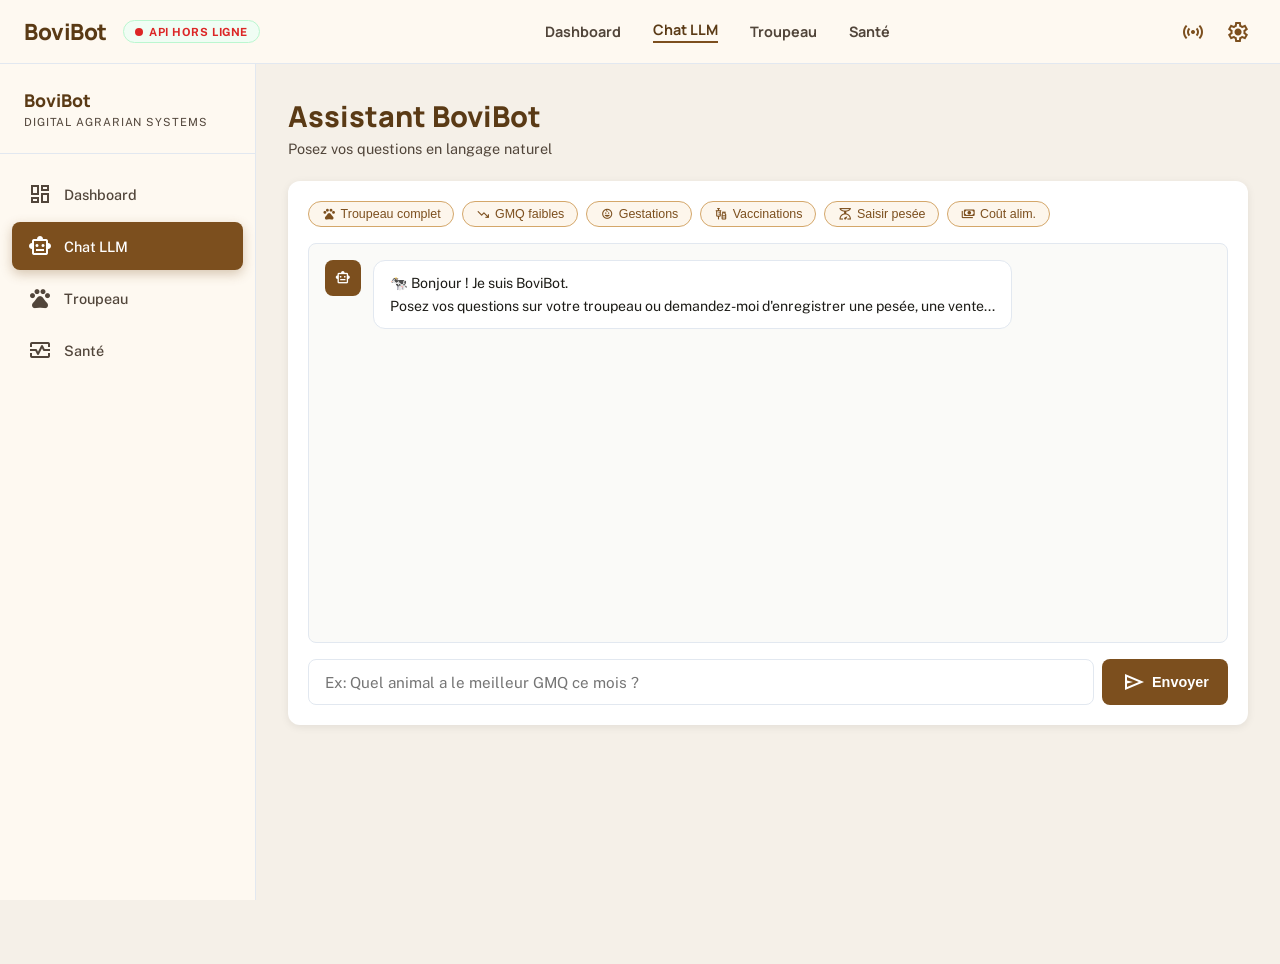
==== frontend/html/chat.html @ 1bc60d76 "feat: 4-page HTML structure (dashboard, chat, troupeau, sante)" ====
<!DOCTYPE html>
<html lang="fr">
<head>
  <meta charset="UTF-8">
  <meta name="viewport" content="width=device-width, initial-scale=1.0">
  <title>BoviBot — Chat LLM</title>
  <link rel="stylesheet" href="../css/style.css">
  <link href="https://fonts.googleapis.com/css2?family=Manrope:wght@400;700;800&family=Public+Sans:wght@300;400;500;600&display=swap" rel="stylesheet">
  <link href="https://fonts.googleapis.com/css2?family=Material+Symbols+Outlined:opsz,wght,FILL,GRAD@20..48,100..700,0..1,-50..200" rel="stylesheet">
</head>
<body>

  <!-- HEADER -->
  <header class="header">
    <div class="header-left">
      <span class="logo">BoviBot</span>
      <div class="api-status">
        <span class="api-dot" id="api-status-dot"></span>
        <span class="api-text" id="api-status-text">Connexion...</span>
      </div>
    </div>
    <nav class="header-nav">
      <a href="index.html" class="nav-link nav-inactive">Dashboard</a>
      <a href="chat.html" class="nav-link nav-active">Chat LLM</a>
      <a href="troupeau.html" class="nav-link nav-inactive">Troupeau</a>
      <a href="sante.html" class="nav-link nav-inactive">Santé</a>
    </nav>
    <div class="header-right">
      <button class="icon-btn"><span class="material-symbols-outlined">sensors</span></button>
      <button class="icon-btn"><span class="material-symbols-outlined">settings</span></button>
    </div>
  </header>

  <!-- SIDEBAR -->
  <aside class="sidebar">
    <div class="sidebar-brand">
      <h2>BoviBot</h2>
      <p>Digital Agrarian Systems</p>
    </div>
    <nav class="sidebar-nav">
      <a href="index.html" class="nav-link sidebar-link">
        <span class="material-symbols-outlined">dashboard</span>
        <span>Dashboard</span>
      </a>
      <a href="chat.html" class="nav-link sidebar-link sidebar-active">
        <span class="material-symbols-outlined">smart_toy</span>
        <span>Chat LLM</span>
      </a>
      <a href="troupeau.html" class="nav-link sidebar-link">
        <span class="material-symbols-outlined">pets</span>
        <span>Troupeau</span>
      </a>
      <a href="sante.html" class="nav-link sidebar-link">
        <span class="material-symbols-outlined">monitor_heart</span>
        <span>Santé</span>
      </a>
    </nav>
  </aside>

  <!-- CONTENU PRINCIPAL -->
  <main class="main-content">

    <div class="page-header">
      <h1 class="page-title">Assistant BoviBot</h1>
      <p class="page-subtitle">Posez vos questions en langage naturel</p>
    </div>

    <div class="chat-layout">

      <!-- Zone de chat -->
      <div class="card chat-card">

        <!-- Suggestions -->
        <div class="suggestions">
          <button class="suggestion-btn" onclick="ask('Liste tous les animaux actifs avec leur âge et GMQ')">
            <span class="material-symbols-outlined">pets</span> Troupeau complet
          </button>
          <button class="suggestion-btn" onclick="ask('Quels animaux ont un GMQ inférieur à 0.3 kg/jour ?')">
            <span class="material-symbols-outlined">trending_down</span> GMQ faibles
          </button>
          <button class="suggestion-btn" onclick="ask('Quelles femelles sont en gestation et quand vêlent-elles ?')">
            <span class="material-symbols-outlined">child_care</span> Gestations
          </button>
          <button class="suggestion-btn" onclick="ask('Quels animaux n\'ont pas été vaccinés depuis 6 mois ?')">
            <span class="material-symbols-outlined">vaccines</span> Vaccinations
          </button>
          <button class="suggestion-btn" onclick="ask('Enregistre une pesée de 325 kg pour TAG-001 aujourd\'hui')">
            <span class="material-symbols-outlined">scale</span> Saisir pesée
          </button>
          <button class="suggestion-btn" onclick="ask('Quel est le coût total d\'alimentation ce mois-ci ?')">
            <span class="material-symbols-outlined">payments</span> Coût alim.
          </button>
        </div>

        <!-- Messages -->
        <div class="chat-box" id="chat-box">
          <div class="msg bot">
            <div class="msg-avatar">
              <span class="material-symbols-outlined">smart_toy</span>
            </div>
            <div class="bubble">
              🐄 Bonjour ! Je suis BoviBot.<br>
              Posez vos questions sur votre troupeau ou demandez-moi d'enregistrer une pesée, une vente...
            </div>
          </div>
        </div>

        <!-- Input -->
        <div class="chat-input">
          <input
            type="text"
            id="user-input"
            placeholder="Ex: Quel animal a le meilleur GMQ ce mois ?"
            onkeypress="if(event.key==='Enter') sendMessage()"
          >
          <button onclick="sendMessage()" class="btn-send">
            <span class="material-symbols-outlined">send</span>
            Envoyer
          </button>
        </div>

      </div>

      <!-- Zone résultats -->
      <div id="results-section" class="card results-card" style="display:none">
        <h2 class="card-title">
          <span class="material-symbols-outlined">table_view</span>
          Résultats
        </h2>
        <div class="results" id="results-table"></div>
      </div>

    </div>

  </main>

  <script src="../js/nav.js"></script>
  <script src="../js/chat.js"></script>
</body>
</html>
---- frontend/css/style.css ----
/* ============================================================
   BoviBot — style.css
   Design system global : variables, layout, composants
   ============================================================ */

/* ─── VARIABLES ─────────────────────────────────────────── */
:root {
  --color-primary:        #7c4f1e;
  --color-primary-light:  #fdf6ec;
  --color-primary-dark:   #5a3a15;
  --color-critical:       #dc2626;
  --color-warning:        #f59e0b;
  --color-info:           #3b82f6;
  --color-success:        #16a34a;
  --color-bg:             #f5f0e8;
  --color-card:           #ffffff;
  --color-text:           #1d1c17;
  --color-text-soft:      #51453a;
  --color-border:         #e2e8f0;
  --shadow-card:          0 2px 8px rgba(0,0,0,0.08);
  --radius-card:          12px;
  --sidebar-width:        256px;
  --header-height:        64px;
}

/* ─── RESET ──────────────────────────────────────────────── */
*, *::before, *::after { box-sizing: border-box; margin: 0; padding: 0; }
body {
  font-family: 'Public Sans', 'Segoe UI', sans-serif;
  background: var(--color-bg);
  color: var(--color-text);
  min-height: 100vh;
}

/* ─── HEADER ─────────────────────────────────────────────── */
.header {
  position: fixed;
  top: 0; left: 0; right: 0;
  height: var(--header-height);
  background: #fef9f1;
  border-bottom: 1px solid var(--color-border);
  display: flex;
  align-items: center;
  justify-content: space-between;
  padding: 0 1.5rem;
  z-index: 100;
  gap: 1rem;
}

.header-left  { display: flex; align-items: center; gap: 1rem; }
.header-right { display: flex; align-items: center; gap: 0.5rem; }

.logo {
  font-family: 'Manrope', sans-serif;
  font-size: 1.4rem;
  font-weight: 800;
  color: var(--color-primary-dark);
  letter-spacing: -0.5px;
}

/* Indicateur API */
.api-status {
  display: flex;
  align-items: center;
  gap: 0.4rem;
  background: #f0fdf4;
  border: 1px solid #bbf7d0;
  border-radius: 999px;
  padding: 0.2rem 0.7rem;
}
.api-dot {
  width: 8px; height: 8px;
  border-radius: 50%;
  background: #16a34a;
  display: inline-block;
  animation: pulse 2s infinite;
}
.api-text {
  font-size: 0.7rem;
  font-weight: 700;
  color: #16a34a;
  letter-spacing: 0.05em;
}

@keyframes pulse {
  0%, 100% { opacity: 1; }
  50%       { opacity: 0.5; }
}

/* Navigation header */
.header-nav {
  display: flex;
  align-items: center;
  gap: 2rem;
}
.header-nav .nav-link {
  font-family: 'Manrope', sans-serif;
  font-weight: 700;
  font-size: 0.9rem;
  text-decoration: none;
  transition: color 0.2s;
}
.header-nav .nav-active {
  color: var(--color-primary-dark);
  border-bottom: 2px solid var(--color-primary);
  padding-bottom: 2px;
}
.header-nav .nav-inactive {
  color: var(--color-text-soft);
}
.header-nav .nav-inactive:hover { color: var(--color-primary); }

.icon-btn {
  background: none;
  border: none;
  cursor: pointer;
  padding: 0.4rem;
  border-radius: 8px;
  color: var(--color-primary);
  transition: background 0.2s;
  display: flex; align-items: center;
}
.icon-btn:hover { background: #f2ede5; }

/* ─── SIDEBAR ─────────────────────────────────────────────── */
.sidebar {
  position: fixed;
  top: var(--header-height);
  left: 0;
  width: var(--sidebar-width);
  height: calc(100vh - var(--header-height));
  background: #fef9f1;
  border-right: 1px solid var(--color-border);
  padding: 1.5rem 0;
  overflow-y: auto;
  z-index: 90;
}

.sidebar-brand {
  padding: 0 1.5rem 1.5rem;
  border-bottom: 1px solid var(--color-border);
  margin-bottom: 1rem;
}
.sidebar-brand h2 {
  font-family: 'Manrope', sans-serif;
  font-size: 1.1rem;
  font-weight: 800;
  color: var(--color-primary-dark);
}
.sidebar-brand p {
  font-size: 0.7rem;
  color: var(--color-text-soft);
  text-transform: uppercase;
  letter-spacing: 0.08em;
  margin-top: 0.2rem;
}

.sidebar-nav {
  display: flex;
  flex-direction: column;
  gap: 0.25rem;
  padding: 0 0.75rem;
}

.sidebar-link {
  display: flex;
  align-items: center;
  gap: 0.75rem;
  padding: 0.75rem 1rem;
  border-radius: 8px;
  text-decoration: none;
  font-size: 0.9rem;
  font-weight: 500;
  color: var(--color-text-soft);
  transition: all 0.2s;
}
.sidebar-link:hover { background: #f2ede5; color: var(--color-primary); }
.sidebar-active {
  background: var(--color-primary) !important;
  color: white !important;
  box-shadow: 0 4px 12px rgba(124,79,30,0.3);
}
.sidebar-active .material-symbols-outlined { color: white; }

/* ─── LAYOUT PRINCIPAL ───────────────────────────────────── */
.main-content {
  margin-left: var(--sidebar-width);
  margin-top: var(--header-height);
  padding: 2rem;
  min-height: calc(100vh - var(--header-height));
}

.page-header { margin-bottom: 1.5rem; }
.page-title {
  font-family: 'Manrope', sans-serif;
  font-size: 1.8rem;
  font-weight: 800;
  color: var(--color-primary-dark);
}
.page-subtitle {
  color: var(--color-text-soft);
  font-size: 0.9rem;
  margin-top: 0.25rem;
}

/* ─── CARDS ──────────────────────────────────────────────── */
.card {
  background: var(--color-card);
  border-radius: var(--radius-card);
  padding: 1.25rem;
  box-shadow: var(--shadow-card);
  margin-bottom: 1.25rem;
}
.card-title {
  font-size: 0.95rem;
  font-weight: 700;
  color: var(--color-text);
  margin-bottom: 1rem;
  display: flex;
  align-items: center;
  gap: 0.5rem;
}

/* ─── STATS GRID ─────────────────────────────────────────── */
.stats-grid {
  display: grid;
  grid-template-columns: repeat(3, 1fr);
  gap: 1rem;
  margin-bottom: 1.25rem;
}

.stat-card {
  background: var(--color-card);
  border-radius: var(--radius-card);
  padding: 1.25rem;
  box-shadow: var(--shadow-card);
  text-align: center;
  transition: transform 0.2s;
}
.stat-card:hover { transform: translateY(-2px); }

.stat-icon {
  font-size: 2rem;
  color: var(--color-primary);
  margin-bottom: 0.5rem;
  display: block;
}
.stat-val {
  font-family: 'Manrope', sans-serif;
  font-size: 2rem;
  font-weight: 800;
  color: var(--color-primary);
}
.stat-lbl {
  font-size: 0.78rem;
  color: var(--color-text-soft);
  margin-top: 0.25rem;
}
.stat-critical .stat-val  { color: var(--color-critical); }
.stat-critical .stat-icon { color: var(--color-critical); }

/* ─── BOTTOM GRID ────────────────────────────────────────── */
.bottom-grid {
  display: grid;
  grid-template-columns: 1fr 1fr;
  gap: 1.25rem;
}

/* ─── ALERTES ────────────────────────────────────────────── */
.alerte-item {
  padding: 0.6rem 0.8rem;
  border-radius: 6px;
  margin-bottom: 0.4rem;
  font-size: 0.85rem;
  display: flex;
  justify-content: space-between;
  align-items: center;
  gap: 0.5rem;
}
.alerte-critical { background: #fee2e2; border-left: 4px solid var(--color-critical); }
.alerte-warning  { background: #fff7ed; border-left: 4px solid var(--color-warning); }
.alerte-info     { background: #eff6ff; border-left: 4px solid var(--color-info); }

.alerte-item button {
  background: none;
  border: none;
  cursor: pointer;
  font-size: 1rem;
  flex-shrink: 0;
  padding: 0.2rem;
  border-radius: 4px;
  transition: background 0.2s;
}
.alerte-item button:hover { background: rgba(0,0,0,0.05); }

/* ─── BADGES ─────────────────────────────────────────────── */
.badge {
  display: inline-block;
  padding: 2px 8px;
  border-radius: 999px;
  font-size: 0.72rem;
  font-weight: 600;
}
.badge-critical { background: #fee2e2; color: #991b1b; }
.badge-warning  { background: #fff7ed; color: #9a3412; }
.badge-info     { background: #eff6ff; color: #1d4ed8; }
.badge-success  { background: #dcfce7; color: #166534; }

/* ─── TABLEAUX ───────────────────────────────────────────── */
.table-container { overflow-x: auto; }

.data-table {
  width: 100%;
  border-collapse: collapse;
  font-size: 0.85rem;
}
.data-table th {
  background: var(--color-primary);
  color: white;
  padding: 0.6rem 0.75rem;
  text-align: left;
  font-weight: 600;
}
.data-table td {
  padding: 0.5rem 0.75rem;
  border-bottom: 1px solid var(--color-border);
}
.data-table tr:nth-child(even) td { background: #fdf9f4; }
.data-table tr:hover td { background: var(--color-primary-light); }

/* ─── BOUTONS ────────────────────────────────────────────── */
.btn-primary {
  background: var(--color-primary);
  color: white;
  border: none;
  border-radius: 8px;
  padding: 0.5rem 1rem;
  cursor: pointer;
  font-size: 0.85rem;
  font-weight: 600;
  transition: background 0.2s;
}
.btn-primary:hover { background: var(--color-primary-dark); }

.btn-success {
  background: var(--color-success);
  color: white;
  border: none;
  border-radius: 8px;
  padding: 0.5rem 1rem;
  cursor: pointer;
  font-size: 0.85rem;
  font-weight: 600;
}

.btn-danger {
  background: var(--color-critical);
  color: white;
  border: none;
  border-radius: 8px;
  padding: 0.5rem 1rem;
  cursor: pointer;
  font-size: 0.85rem;
  font-weight: 600;
}

.btn-ghost {
  background: transparent;
  color: var(--color-primary);
  border: 1px solid var(--color-primary);
  border-radius: 8px;
  padding: 0.4rem 0.8rem;
  cursor: pointer;
  font-size: 0.8rem;
  font-weight: 600;
  transition: all 0.2s;
}
.btn-ghost:hover {
  background: var(--color-primary);
  color: white;
}

/* ─── CHAT ───────────────────────────────────────────────── */
.chat-layout {
  display: flex;
  flex-direction: column;
  gap: 1.25rem;
}

.chat-card { padding: 1.25rem; }

.suggestions {
  display: flex;
  flex-wrap: wrap;
  gap: 0.5rem;
  margin-bottom: 1rem;
}

.suggestion-btn {
  display: flex;
  align-items: center;
  gap: 0.3rem;
  background: var(--color-primary-light);
  color: var(--color-primary);
  border: 1px solid #d4a76a;
  border-radius: 999px;
  padding: 0.3rem 0.8rem;
  font-size: 0.78rem;
  cursor: pointer;
  transition: background 0.2s;
}
.suggestion-btn:hover { background: #fde9c9; }
.suggestion-btn .material-symbols-outlined { font-size: 0.9rem; }

.chat-box {
  height: 400px;
  overflow-y: auto;
  border: 1px solid var(--color-border);
  border-radius: 8px;
  padding: 1rem;
  background: #fafaf8;
  margin-bottom: 1rem;
  scroll-behavior: smooth;
}
.chat-box::-webkit-scrollbar { width: 5px; }
.chat-box::-webkit-scrollbar-thumb { background: #d5c3b6; border-radius: 10px; }

.msg { margin-bottom: 1rem; display: flex; gap: 0.75rem; align-items: flex-start; }
.msg.user { flex-direction: row-reverse; }

.msg-avatar {
  width: 36px; height: 36px;
  border-radius: 8px;
  background: var(--color-primary);
  display: flex; align-items: center; justify-content: center;
  flex-shrink: 0;
}
.msg-avatar .material-symbols-outlined { color: white; font-size: 1.1rem; }
.msg.user .msg-avatar { background: #e2e8f0; }
.msg.user .msg-avatar .material-symbols-outlined { color: var(--color-primary); }

.bubble {
  padding: 0.7rem 1rem;
  border-radius: 12px;
  max-width: 80%;
  font-size: 0.88rem;
  line-height: 1.6;
}
.msg.bot  .bubble { background: white; border: 1px solid var(--color-border); }
.msg.user .bubble { background: var(--color-primary); color: white; }
.msg.confirm .bubble {
  background: #fef9c3;
  border: 2px solid var(--color-warning);
}

.sql-preview {
  background: #1e293b;
  color: #94a3b8;
  font-family: 'Courier New', monospace;
  font-size: 0.75rem;
  padding: 0.5rem;
  border-radius: 6px;
  margin-top: 0.5rem;
  white-space: pre-wrap;
  overflow-x: auto;
}

.confirm-btns { display: flex; gap: 0.5rem; margin-top: 0.75rem; }

.chat-input {
  display: flex;
  gap: 0.5rem;
}
.chat-input input {
  flex: 1;
  border: 1px solid var(--color-border);
  border-radius: 8px;
  padding: 0.7rem 1rem;
  font-size: 0.95rem;
  outline: none;
  font-family: inherit;
  background: white;
}
.chat-input input:focus { border-color: var(--color-primary); }

.btn-send {
  background: var(--color-primary);
  color: white;
  border: none;
  border-radius: 8px;
  padding: 0.7rem 1.2rem;
  cursor: pointer;
  font-size: 0.9rem;
  font-weight: 600;
  display: flex;
  align-items: center;
  gap: 0.4rem;
  transition: background 0.2s;
}
.btn-send:hover { background: var(--color-primary-dark); }

/* ─── FILTRES ────────────────────────────────────────────── */
.filters-card { padding: 1rem 1.25rem; }
.filters {
  display: flex;
  gap: 1.5rem;
  flex-wrap: wrap;
  align-items: flex-end;
}
.filter-group {
  display: flex;
  flex-direction: column;
  gap: 0.35rem;
}
.filter-label {
  font-size: 0.8rem;
  font-weight: 600;
  color: var(--color-text-soft);
  display: flex;
  align-items: center;
  gap: 0.3rem;
}
.filter-label .material-symbols-outlined { font-size: 0.9rem; }
.filter-select, .filter-input {
  border: 1px solid var(--color-border);
  border-radius: 8px;
  padding: 0.5rem 0.75rem;
  font-size: 0.85rem;
  font-family: inherit;
  background: white;
  outline: none;
  min-width: 150px;
}
.filter-select:focus, .filter-input:focus { border-color: var(--color-primary); }

/* ─── MODALE ─────────────────────────────────────────────── */
.modal-overlay {
  display: none;
  position: fixed;
  inset: 0;
  background: rgba(0,0,0,0.4);
  z-index: 200;
  align-items: center;
  justify-content: center;
}
.modal-overlay.active { display: flex; animation: fadeIn 0.2s ease; }

.modal-content {
  background: white;
  border-radius: var(--radius-card);
  padding: 1.5rem;
  width: 90%;
  max-width: 600px;
  max-height: 80vh;
  overflow-y: auto;
  box-shadow: 0 20px 60px rgba(0,0,0,0.2);
  animation: slideUp 0.2s ease;
}
.modal-header {
  display: flex;
  justify-content: space-between;
  align-items: center;
  margin-bottom: 1rem;
  padding-bottom: 0.75rem;
  border-bottom: 1px solid var(--color-border);
}
.modal-title {
  font-family: 'Manrope', sans-serif;
  font-weight: 700;
  font-size: 1rem;
  color: var(--color-primary-dark);
}
.modal-close {
  background: none;
  border: none;
  cursor: pointer;
  color: var(--color-text-soft);
  padding: 0.2rem;
  border-radius: 4px;
}
.modal-close:hover { background: #f2ede5; }

/* ─── SPINNER ────────────────────────────────────────────── */
.spinner {
  width: 32px; height: 32px;
  border: 3px solid var(--color-border);
  border-top-color: var(--color-primary);
  border-radius: 50%;
  animation: spin 0.8s linear infinite;
  margin: 1rem auto;
}
@keyframes spin { to { transform: rotate(360deg); } }

/* ─── UTILITAIRES ────────────────────────────────────────── */
.loading-text { color: #94a3b8; font-size: 0.85rem; padding: 0.5rem 0; }

/* ─── ANIMATIONS ─────────────────────────────────────────── */
@keyframes fadeIn  { from { opacity: 0; } to { opacity: 1; } }
@keyframes slideUp { from { transform: translateY(20px); opacity: 0; } to { transform: translateY(0); opacity: 1; } }
@keyframes count-up { from { opacity: 0; transform: translateY(8px); } to { opacity: 1; transform: translateY(0); } }

.stat-val { animation: count-up 0.6s ease forwards; }

/* ─── RESPONSIVE ─────────────────────────────────────────── */
@media (max-width: 768px) {
  .sidebar       { display: none; }
  .main-content  { margin-left: 0; padding: 1rem; }
  .header-nav    { display: none; }
  .stats-grid    { grid-template-columns: 1fr 1fr; }
  .bottom-grid   { grid-template-columns: 1fr; }
  .filters       { flex-direction: column; }
}
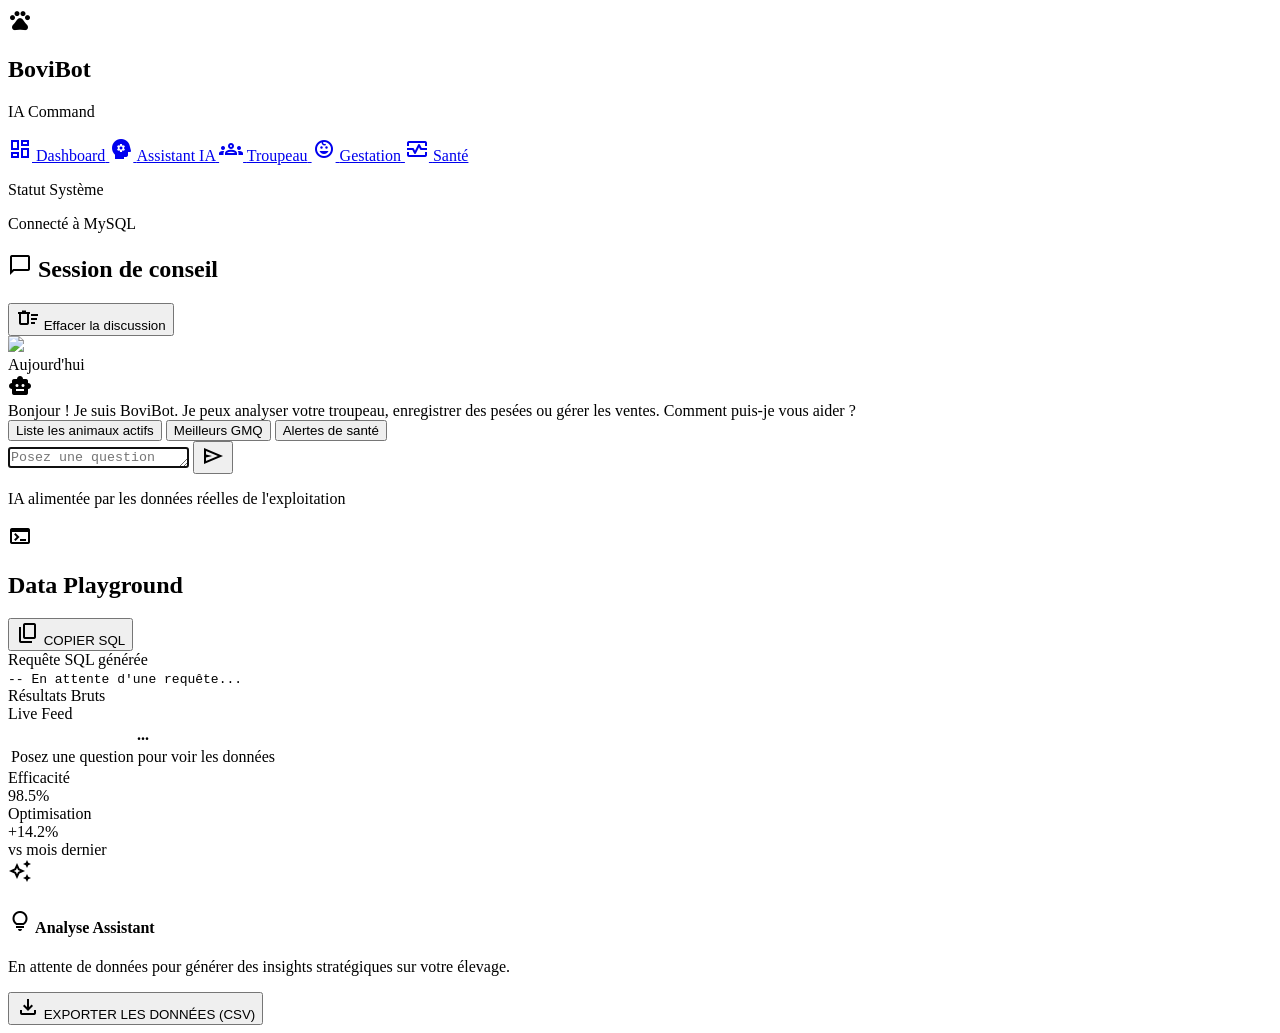
==== commit 1cd7fc8b: "Code final avant déploiement" ====
--- a/frontend/html/chat.html
+++ b/frontend/html/chat.html
@@ -1,140 +1,296 @@
 <!DOCTYPE html>
-<html lang="fr">
+<html class="dark" lang="fr">
 <head>
-  <meta charset="UTF-8">
-  <meta name="viewport" content="width=device-width, initial-scale=1.0">
-  <title>BoviBot — Chat LLM</title>
-  <link rel="stylesheet" href="../css/style.css">
-  <link href="https://fonts.googleapis.com/css2?family=Manrope:wght@400;700;800&family=Public+Sans:wght@300;400;500;600&display=swap" rel="stylesheet">
+  <meta charset="utf-8">
+  <meta content="width=device-width, initial-scale=1.0" name="viewport">
+  <title>BoviBot IA — Intelligence Center</title>
+  <script src="https://cdn.tailwindcss.com?plugins=forms,container-queries"></script>
+  <link href="https://fonts.googleapis.com/css2?family=Manrope:wght@400;600;700;800&family=Public+Sans:wght@300;400;500;600&display=swap" rel="stylesheet">
   <link href="https://fonts.googleapis.com/css2?family=Material+Symbols+Outlined:opsz,wght,FILL,GRAD@20..48,100..700,0..1,-50..200" rel="stylesheet">
+  <script id="tailwind-config">
+    tailwind.config = {
+      darkMode: "class",
+      theme: {
+        extend: {
+          colors: {
+            "primary": "#7c4f1e",
+            "primary-dark": "#4a2c00",
+            "primary-light": "#fdf6ec",
+            "secondary": "#16a34a",
+            "background": "#f5f0e8",
+            "surface": "#ffffff",
+            "surface-variant": "#fef9f1",
+            "outline": "#e2e8f0"
+          },
+          fontFamily: {
+            "headline": ["Manrope"],
+            "body": ["Public Sans"]
+          }
+        }
+      }
+    }
+  </script>
+  <style>
+    .material-symbols-outlined { font-variation-settings: 'FILL' 0, 'wght' 400, 'GRAD' 0, 'opsz' 24; }
+    .glass-panel { background: rgba(255, 255, 255, 0.7); backdrop-filter: blur(20px); }
+    ::-webkit-scrollbar { width: 4px; }
+    ::-webkit-scrollbar-track { background: transparent; }
+    ::-webkit-scrollbar-thumb { background: #e2e8f0; border-radius: 10px; }
+    
+    /* Animation typing */
+    .typing span { width: 6px; height: 6px; background: #94a3b8; border-radius: 50%; display: inline-block; animation: typing 1.4s infinite both; }
+    .typing span:nth-child(2) { animation-delay: 0.2s; }
+    .typing span:nth-child(3) { animation-delay: 0.4s; }
+    @keyframes typing { 0%, 80%, 100% { transform: scale(0.6); opacity: 0.4; } 40% { transform: scale(1.2); opacity: 1; } }
+
+    /* Modal Styles */
+    .modal-overlay {
+      display: none;
+      position: fixed;
+      inset: 0;
+      background: rgba(0,0,0,0.5);
+      backdrop-filter: blur(4px);
+      z-index: 1000;
+      align-items: center;
+      justify-content: center;
+    }
+    .modal-content {
+      background: white;
+      width: 90%;
+      max-width: 1000px;
+      max-height: 85vh;
+      border-radius: 24px;
+      display: flex;
+      flex-direction: column;
+      box-shadow: 0 25px 50px -12px rgba(0,0,0,0.25);
+      overflow: hidden;
+    }
+    .modal-body { padding: 0; overflow-y: auto; flex: 1; }
+  </style>
 </head>
-<body>
-
-  <!-- HEADER -->
-  <header class="header">
-    <div class="header-left">
-      <span class="logo">BoviBot</span>
-      <div class="api-status">
-        <span class="api-dot" id="api-status-dot"></span>
-        <span class="api-text" id="api-status-text">Connexion...</span>
+<body class="bg-background text-slate-900 font-body selection:bg-primary/10 overflow-hidden h-screen">
+
+  <!-- Layout Wrapper -->
+  <div class="flex h-full">
+    
+    <!-- SIDEBAR (Style Sample) -->
+    <aside class="w-72 border-r border-outline bg-surface-variant flex flex-col z-40">
+      <div class="p-8">
+        <div class="flex items-center gap-3">
+          <div class="w-10 h-10 rounded-xl bg-primary flex items-center justify-center text-white shadow-lg">
+            <span class="material-symbols-outlined" style="font-variation-settings: 'FILL' 1;">pets</span>
+          </div>
+          <div>
+            <h1 class="text-xl font-extrabold text-primary-dark leading-none">BoviBot</h1>
+            <p class="text-[10px] uppercase tracking-widest text-primary mt-1 opacity-70">IA Command</p>
+          </div>
+        </div>
+      </div>
+
+      <nav class="flex-1 px-4 space-y-1 mt-4">
+        <a href="index.html" class="flex items-center gap-3 px-4 py-3 rounded-xl transition-all text-slate-500 hover:bg-white hover:text-primary group">
+          <span class="material-symbols-outlined">dashboard</span>
+          <span class="text-sm font-bold">Dashboard</span>
+        </a>
+        <a href="chat.html" class="flex items-center gap-3 px-4 py-3 rounded-xl transition-all bg-white text-primary shadow-sm border border-outline font-bold">
+          <span class="material-symbols-outlined" style="font-variation-settings: 'FILL' 1;">psychology</span>
+          <span class="text-sm">Assistant IA</span>
+        </a>
+        <a href="troupeau.html" class="flex items-center gap-3 px-4 py-3 rounded-xl transition-all text-slate-500 hover:bg-white hover:text-primary group">
+          <span class="material-symbols-outlined">groups</span>
+          <span class="text-sm font-bold">Troupeau</span>
+        </a>
+        <a href="gestation.html" class="flex items-center gap-3 px-4 py-3 rounded-xl transition-all text-slate-500 hover:bg-white hover:text-primary group">
+          <span class="material-symbols-outlined">child_care</span>
+          <span class="text-sm font-bold">Gestation</span>
+        </a>
+        <a href="sante.html" class="flex items-center gap-3 px-4 py-3 rounded-xl transition-all text-slate-500 hover:bg-white hover:text-primary group">
+          <span class="material-symbols-outlined">monitor_heart</span>
+          <span class="text-sm font-bold">Santé</span>
+        </a>
+      </nav>
+
+      <div class="p-6 mt-auto">
+        <div class="bg-primary-light rounded-2xl p-4 border border-primary/20">
+          <p class="text-[10px] text-primary font-black uppercase mb-2">Statut Système</p>
+          <div class="flex items-center gap-2">
+            <span class="w-2 h-2 rounded-full bg-secondary animate-pulse"></span>
+            <span class="text-xs font-bold text-primary-dark">Connecté à MySQL</span>
+          </div>
+        </div>
+      </div>
+    </aside>
+
+    <!-- Main Content Area -->
+    <main class="flex-1 flex flex-col relative min-w-0">
+      
+      <!-- Top Bar -->
+      <header class="h-16 border-b border-outline bg-white/50 backdrop-blur-md flex items-center justify-between px-8 z-30">
+        <div class="flex items-center gap-4">
+          <h2 class="text-sm font-bold text-primary-dark flex items-center gap-2">
+            <span class="material-symbols-outlined text-primary text-lg">chat_bubble</span>
+            Session de conseil
+          </h2>
+        </div>
+        <div class="flex items-center gap-4">
+          <button class="text-xs font-bold text-slate-400 hover:text-primary transition-colors flex items-center gap-1" onclick="window.location.reload()">
+            <span class="material-symbols-outlined text-lg">delete_sweep</span>
+            Effacer la discussion
+          </button>
+          <div class="h-8 w-[1px] bg-outline mx-2"></div>
+          <img src="https://ui-avatars.com/api/?name=Admin+Bovi&background=7c4f1e&color=fff" class="w-8 h-8 rounded-full border border-outline shadow-sm">
+        </div>
+      </header>
+
+      <!-- Chat Core -->
+      <div class="flex-1 flex overflow-hidden">
+        
+        <!-- Left: Chat Messages -->
+        <section class="flex-1 flex flex-col bg-slate-50/50 relative">
+          <div class="flex-1 overflow-y-auto p-8 space-y-8" id="chat-box">
+            <!-- Messages injectés ici -->
+            <div class="flex justify-center">
+              <span class="px-3 py-1 bg-white border border-outline rounded-full text-[10px] uppercase tracking-[0.2em] text-slate-400 font-bold">Aujourd'hui</span>
+            </div>
+            
+            <div class="flex gap-4 max-w-2xl">
+              <div class="w-10 h-10 rounded-xl bg-primary flex items-center justify-center shrink-0 text-white shadow-md">
+                <span class="material-symbols-outlined" style="font-variation-settings: 'FILL' 1;">smart_toy</span>
+              </div>
+              <div class="space-y-4">
+                <div class="p-5 bg-white text-slate-700 rounded-2xl rounded-tl-none shadow-sm border border-outline leading-relaxed">
+                  Bonjour ! Je suis BoviBot. Je peux analyser votre troupeau, enregistrer des pesées ou gérer les ventes. Comment puis-je vous aider ?
+                </div>
+                <div class="flex gap-2 flex-wrap" id="suggestions">
+                  <button onclick="ask('Liste les animaux actifs')" class="px-4 py-2 bg-white hover:bg-primary-light border border-outline rounded-full text-xs font-bold text-primary transition-all shadow-sm">Liste les animaux actifs</button>
+                  <button onclick="ask('Top 5 GMQ')" class="px-4 py-2 bg-white hover:bg-primary-light border border-outline rounded-full text-xs font-bold text-primary transition-all shadow-sm">Meilleurs GMQ</button>
+                  <button onclick="ask('Alertes de santé')" class="px-4 py-2 bg-white hover:bg-primary-light border border-outline rounded-full text-xs font-bold text-primary transition-all shadow-sm">Alertes de santé</button>
+                </div>
+              </div>
+            </div>
+          </div>
+
+          <!-- Input Area -->
+          <div class="p-6 bg-white border-t border-outline">
+            <div class="max-w-4xl mx-auto relative group">
+              <textarea id="user-input" class="w-full bg-slate-50 border border-outline rounded-2xl py-4 pl-6 pr-16 text-sm focus:ring-2 focus:ring-primary/20 focus:border-primary placeholder:text-slate-400 resize-none transition-all" placeholder="Posez une question sur votre élevage..." rows="1"></textarea>
+              <button id="btn-send" onclick="sendMessage()" class="absolute right-3 bottom-3 w-10 h-10 flex items-center justify-center rounded-xl bg-primary text-white shadow-lg shadow-primary/20 active:scale-90 transition-all hover:bg-primary-dark">
+                <span class="material-symbols-outlined">send</span>
+              </button>
+            </div>
+            <p class="text-center text-[10px] text-slate-400 mt-4 uppercase tracking-widest font-bold">IA alimentée par les données réelles de l'exploitation</p>
+          </div>
+        </section>
+
+        <!-- Right: Data Playground -->
+        <aside class="w-[450px] flex flex-col bg-white border-l border-outline">
+          <div class="p-6 border-b border-outline flex items-center justify-between bg-surface-variant/50">
+            <div class="flex items-center gap-2 text-primary-dark">
+              <span class="material-symbols-outlined text-secondary">terminal</span>
+              <h2 class="font-bold text-sm">Data Playground</h2>
+            </div>
+            <button onclick="copySQL()" class="px-3 py-1.5 bg-white hover:bg-primary-light rounded-lg text-[11px] font-black text-primary flex items-center gap-2 transition-all border border-outline shadow-sm">
+              <span class="material-symbols-outlined text-[14px]">content_copy</span>
+              COPIER SQL
+            </button>
+          </div>
+
+          <div class="flex-1 overflow-y-auto p-6 space-y-6">
+            <!-- SQL Section -->
+            <div class="space-y-3">
+              <label class="text-[10px] uppercase font-black text-slate-400 tracking-wider">Requête SQL générée</label>
+              <div class="p-4 bg-slate-900 rounded-xl border border-slate-800 shadow-inner relative group min-h-[100px]">
+                <div class="absolute top-0 right-0 w-16 h-16 bg-primary/10 blur-3xl rounded-full opacity-0 group-hover:opacity-100 transition-opacity"></div>
+                <code id="sql-display" class="font-mono text-[12px] leading-relaxed text-emerald-400 whitespace-pre-wrap">-- En attente d'une requête...</code>
+              </div>
+            </div>
+
+            <!-- Table Section -->
+            <div class="space-y-4">
+              <div class="flex items-center justify-between">
+                <label class="text-[10px] uppercase font-black text-slate-400 tracking-wider">Résultats Bruts</label>
+                <div class="flex items-center gap-2">
+                  <span class="w-2 h-2 rounded-full bg-secondary animate-pulse"></span>
+                  <span id="result-count" class="text-[10px] text-secondary font-bold uppercase">Live Feed</span>
+                </div>
+              </div>
+              <div class="bg-white rounded-xl overflow-hidden border border-outline shadow-sm overflow-x-auto" id="results-container">
+                <table class="w-full text-[12px] text-left">
+                  <thead class="bg-slate-50 border-b border-outline text-slate-500">
+                    <tr id="table-head">
+                      <th class="p-3 font-bold">...</th>
+                    </tr>
+                  </thead>
+                  <tbody class="divide-y divide-outline" id="results-table-body">
+                    <tr><td class="p-8 text-center text-slate-400">Posez une question pour voir les données</td></tr>
+                  </tbody>
+                </table>
+              </div>
+            </div>
+
+            <!-- Bento Stats -->
+            <div class="grid grid-cols-2 gap-3">
+              <div class="p-4 bg-surface-variant rounded-2xl border border-outline flex flex-col gap-2 shadow-sm">
+                <span class="text-[10px] font-black text-slate-400 uppercase tracking-widest">Efficacité</span>
+                <div class="text-2xl font-extrabold text-secondary" id="stat-efficiency">98.5%</div>
+                <div class="w-full bg-slate-100 h-1 rounded-full overflow-hidden">
+                  <div class="bg-secondary h-full" style="width: 98.5%"></div>
+                </div>
+              </div>
+              <div class="p-4 bg-surface-variant rounded-2xl border border-outline flex flex-col gap-2 shadow-sm">
+                <span class="text-[10px] font-black text-slate-400 uppercase tracking-widest">Optimisation</span>
+                <div class="text-2xl font-extrabold text-primary" id="stat-opti">+14.2%</div>
+                <span class="text-[10px] text-slate-400 font-bold uppercase">vs mois dernier</span>
+              </div>
+            </div>
+
+            <!-- AI Insight Card -->
+            <div class="p-5 bg-gradient-to-br from-primary/5 to-transparent rounded-2xl border border-primary/10 relative overflow-hidden group">
+              <div class="absolute top-0 right-0 p-2 opacity-10 group-hover:opacity-20 transition-opacity">
+                <span class="material-symbols-outlined text-primary text-4xl">auto_awesome</span>
+              </div>
+              <h4 class="text-xs font-black text-primary mb-2 flex items-center gap-2 uppercase tracking-tight">
+                <span class="material-symbols-outlined text-[16px]">lightbulb</span>
+                Analyse Assistant
+              </h4>
+              <p id="ai-insight" class="text-[11px] leading-relaxed text-slate-600 font-medium">
+                En attente de données pour générer des insights stratégiques sur votre élevage.
+              </p>
+            </div>
+          </div>
+
+          <!-- Footer -->
+          <div class="p-6 border-t border-outline bg-slate-50">
+            <button onclick="exportCSV()" class="w-full py-3 bg-white hover:bg-primary-light border border-outline rounded-xl text-xs font-bold text-slate-600 transition-all shadow-sm flex items-center justify-center gap-3">
+              <span class="material-symbols-outlined text-[18px]">file_download</span>
+              EXPORTER LES DONNÉES (CSV)
+            </button>
+          </div>
+        </aside>
+      </div>
+    </main>
+  </div>
+
+  <!-- Background Glows -->
+  <div class="fixed top-[-10%] right-[-5%] w-[40%] h-[40%] bg-primary/5 blur-[120px] rounded-full pointer-events-none -z-10"></div>
+  <div class="fixed bottom-[-10%] left-[-5%] w-[30%] h-[30%] bg-secondary/5 blur-[100px] rounded-full pointer-events-none -z-10"></div>
+
+  <!-- MODAL POUR TABLEAU COMPLET -->
+  <div id="ai-modal" class="modal-overlay" onclick="closeAIModal(event)">
+    <div class="modal-content" onclick="event.stopPropagation()">
+      <div class="p-6 border-b border-outline flex justify-between items-center">
+        <h3 class="font-extrabold text-primary-dark">Résultats complets de l'analyse</h3>
+        <button onclick="closeAIModal()" class="w-10 h-10 flex items-center justify-center rounded-full hover:bg-slate-100 transition-colors">
+          <span class="material-symbols-outlined">close</span>
+        </button>
+      </div>
+      <div class="modal-body" id="modal-table-container">
+        <!-- Tableau complet ici -->
       </div>
     </div>
-    <nav class="header-nav">
-      <a href="index.html" class="nav-link nav-inactive">Dashboard</a>
-      <a href="chat.html" class="nav-link nav-active">Chat LLM</a>
-      <a href="troupeau.html" class="nav-link nav-inactive">Troupeau</a>
-      <a href="sante.html" class="nav-link nav-inactive">Santé</a>
-    </nav>
-    <div class="header-right">
-      <button class="icon-btn"><span class="material-symbols-outlined">sensors</span></button>
-      <button class="icon-btn"><span class="material-symbols-outlined">settings</span></button>
-    </div>
-  </header>
-
-  <!-- SIDEBAR -->
-  <aside class="sidebar">
-    <div class="sidebar-brand">
-      <h2>BoviBot</h2>
-      <p>Digital Agrarian Systems</p>
-    </div>
-    <nav class="sidebar-nav">
-      <a href="index.html" class="nav-link sidebar-link">
-        <span class="material-symbols-outlined">dashboard</span>
-        <span>Dashboard</span>
-      </a>
-      <a href="chat.html" class="nav-link sidebar-link sidebar-active">
-        <span class="material-symbols-outlined">smart_toy</span>
-        <span>Chat LLM</span>
-      </a>
-      <a href="troupeau.html" class="nav-link sidebar-link">
-        <span class="material-symbols-outlined">pets</span>
-        <span>Troupeau</span>
-      </a>
-      <a href="sante.html" class="nav-link sidebar-link">
-        <span class="material-symbols-outlined">monitor_heart</span>
-        <span>Santé</span>
-      </a>
-    </nav>
-  </aside>
-
-  <!-- CONTENU PRINCIPAL -->
-  <main class="main-content">
-
-    <div class="page-header">
-      <h1 class="page-title">Assistant BoviBot</h1>
-      <p class="page-subtitle">Posez vos questions en langage naturel</p>
-    </div>
-
-    <div class="chat-layout">
-
-      <!-- Zone de chat -->
-      <div class="card chat-card">
-
-        <!-- Suggestions -->
-        <div class="suggestions">
-          <button class="suggestion-btn" onclick="ask('Liste tous les animaux actifs avec leur âge et GMQ')">
-            <span class="material-symbols-outlined">pets</span> Troupeau complet
-          </button>
-          <button class="suggestion-btn" onclick="ask('Quels animaux ont un GMQ inférieur à 0.3 kg/jour ?')">
-            <span class="material-symbols-outlined">trending_down</span> GMQ faibles
-          </button>
-          <button class="suggestion-btn" onclick="ask('Quelles femelles sont en gestation et quand vêlent-elles ?')">
-            <span class="material-symbols-outlined">child_care</span> Gestations
-          </button>
-          <button class="suggestion-btn" onclick="ask('Quels animaux n\'ont pas été vaccinés depuis 6 mois ?')">
-            <span class="material-symbols-outlined">vaccines</span> Vaccinations
-          </button>
-          <button class="suggestion-btn" onclick="ask('Enregistre une pesée de 325 kg pour TAG-001 aujourd\'hui')">
-            <span class="material-symbols-outlined">scale</span> Saisir pesée
-          </button>
-          <button class="suggestion-btn" onclick="ask('Quel est le coût total d\'alimentation ce mois-ci ?')">
-            <span class="material-symbols-outlined">payments</span> Coût alim.
-          </button>
-        </div>
-
-        <!-- Messages -->
-        <div class="chat-box" id="chat-box">
-          <div class="msg bot">
-            <div class="msg-avatar">
-              <span class="material-symbols-outlined">smart_toy</span>
-            </div>
-            <div class="bubble">
-              🐄 Bonjour ! Je suis BoviBot.<br>
-              Posez vos questions sur votre troupeau ou demandez-moi d'enregistrer une pesée, une vente...
-            </div>
-          </div>
-        </div>
-
-        <!-- Input -->
-        <div class="chat-input">
-          <input
-            type="text"
-            id="user-input"
-            placeholder="Ex: Quel animal a le meilleur GMQ ce mois ?"
-            onkeypress="if(event.key==='Enter') sendMessage()"
-          >
-          <button onclick="sendMessage()" class="btn-send">
-            <span class="material-symbols-outlined">send</span>
-            Envoyer
-          </button>
-        </div>
-
-      </div>
-
-      <!-- Zone résultats -->
-      <div id="results-section" class="card results-card" style="display:none">
-        <h2 class="card-title">
-          <span class="material-symbols-outlined">table_view</span>
-          Résultats
-        </h2>
-        <div class="results" id="results-table"></div>
-      </div>
-
-    </div>
-
-  </main>
+  </div>
 
   <script src="../js/nav.js"></script>
   <script src="../js/chat.js"></script>
 </body>
-</html>+</html>
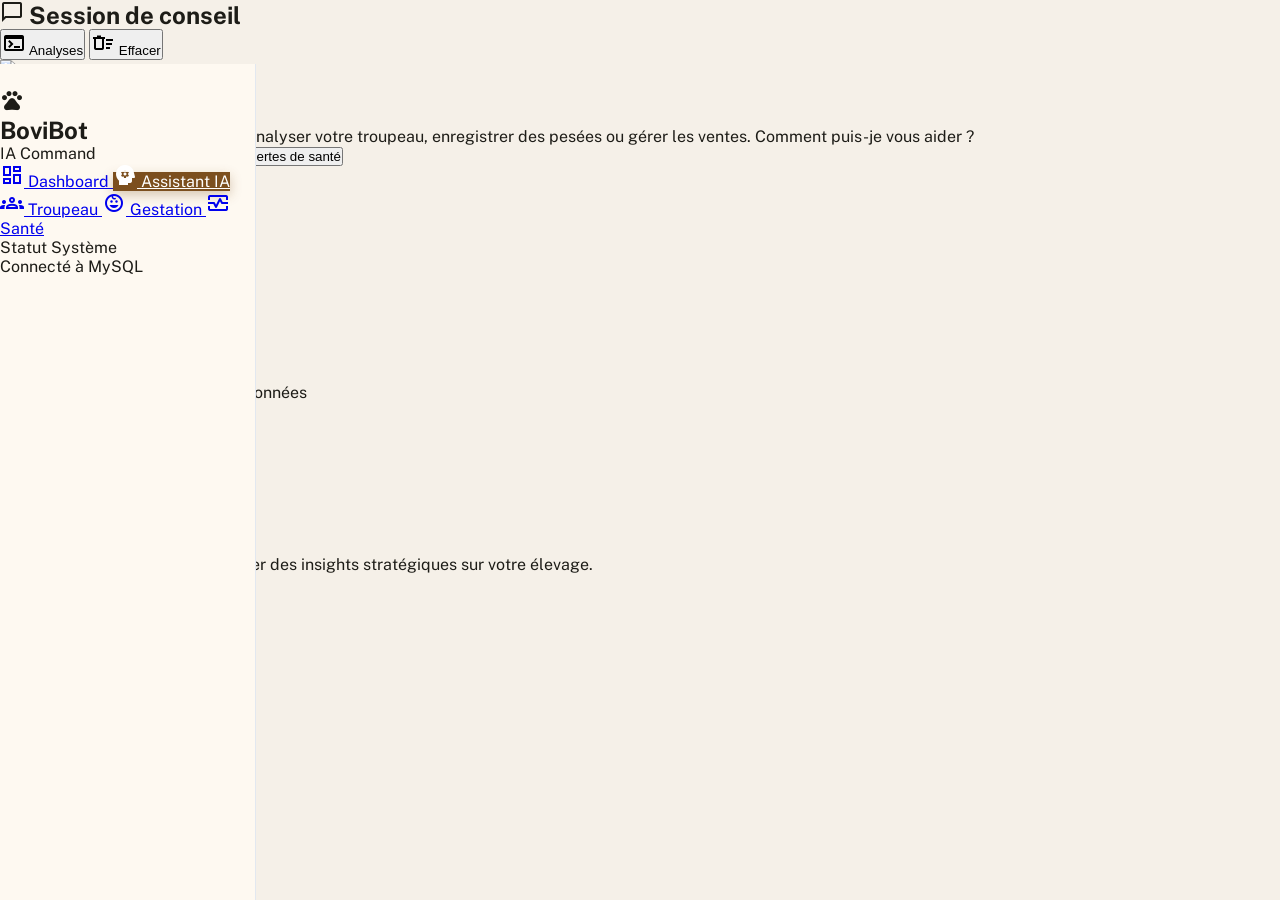
==== commit b808b31a: "Responsive design" ====
--- a/frontend/html/chat.html
+++ b/frontend/html/chat.html
@@ -4,6 +4,7 @@
   <meta charset="utf-8">
   <meta content="width=device-width, initial-scale=1.0" name="viewport">
   <title>BoviBot IA — Intelligence Center</title>
+  <link rel="stylesheet" href="../css/style.css">
   <script src="https://cdn.tailwindcss.com?plugins=forms,container-queries"></script>
   <link href="https://fonts.googleapis.com/css2?family=Manrope:wght@400;600;700;800&family=Public+Sans:wght@300;400;500;600&display=swap" rel="stylesheet">
   <link href="https://fonts.googleapis.com/css2?family=Material+Symbols+Outlined:opsz,wght,FILL,GRAD@20..48,100..700,0..1,-50..200" rel="stylesheet">
@@ -74,7 +75,7 @@
   <div class="flex h-full">
     
     <!-- SIDEBAR (Style Sample) -->
-    <aside class="w-72 border-r border-outline bg-surface-variant flex flex-col z-40">
+    <aside class="sidebar w-72 border-r border-outline bg-surface-variant flex flex-col z-40">
       <div class="p-8">
         <div class="flex items-center gap-3">
           <div class="w-10 h-10 rounded-xl bg-primary flex items-center justify-center text-white shadow-lg">
@@ -127,17 +128,24 @@
       <!-- Top Bar -->
       <header class="h-16 border-b border-outline bg-white/50 backdrop-blur-md flex items-center justify-between px-8 z-30">
         <div class="flex items-center gap-4">
+          <button id="hamburger-btn" class="hamburger-btn">
+            <span class="material-symbols-outlined">menu</span>
+          </button>
           <h2 class="text-sm font-bold text-primary-dark flex items-center gap-2">
             <span class="material-symbols-outlined text-primary text-lg">chat_bubble</span>
             Session de conseil
           </h2>
         </div>
         <div class="flex items-center gap-4">
-          <button class="text-xs font-bold text-slate-400 hover:text-primary transition-colors flex items-center gap-1" onclick="window.location.reload()">
+          <button id="toggle-data-btn" onclick="togglePlayground()" class="lg:hidden flex items-center gap-2 px-3 py-1.5 bg-primary/10 text-primary rounded-lg text-xs font-bold transition-all active:scale-95">
+            <span class="material-symbols-outlined text-sm">terminal</span>
+            Analyses
+          </button>
+          <button class="hidden md:flex text-xs font-bold text-slate-400 hover:text-primary transition-colors items-center gap-1" onclick="window.location.reload()">
             <span class="material-symbols-outlined text-lg">delete_sweep</span>
-            Effacer la discussion
+            Effacer
           </button>
-          <div class="h-8 w-[1px] bg-outline mx-2"></div>
+          <div class="hidden md:block h-8 w-[1px] bg-outline mx-2"></div>
           <img src="https://ui-avatars.com/api/?name=Admin+Bovi&background=7c4f1e&color=fff" class="w-8 h-8 rounded-full border border-outline shadow-sm">
         </div>
       </header>
@@ -147,52 +155,56 @@
         
         <!-- Left: Chat Messages -->
         <section class="flex-1 flex flex-col bg-slate-50/50 relative">
-          <div class="flex-1 overflow-y-auto p-8 space-y-8" id="chat-box">
+          <div class="flex-1 overflow-y-auto p-4 md:p-8 space-y-6 md:space-y-8" id="chat-box">
             <!-- Messages injectés ici -->
             <div class="flex justify-center">
               <span class="px-3 py-1 bg-white border border-outline rounded-full text-[10px] uppercase tracking-[0.2em] text-slate-400 font-bold">Aujourd'hui</span>
             </div>
             
-            <div class="flex gap-4 max-w-2xl">
-              <div class="w-10 h-10 rounded-xl bg-primary flex items-center justify-center shrink-0 text-white shadow-md">
-                <span class="material-symbols-outlined" style="font-variation-settings: 'FILL' 1;">smart_toy</span>
+            <div class="flex gap-3 md:gap-4 max-w-2xl">
+              <div class="w-8 h-8 md:w-10 md:h-10 rounded-xl bg-primary flex items-center justify-center shrink-0 text-white shadow-md">
+                <span class="material-symbols-outlined text-sm md:text-base" style="font-variation-settings: 'FILL' 1;">smart_toy</span>
               </div>
               <div class="space-y-4">
-                <div class="p-5 bg-white text-slate-700 rounded-2xl rounded-tl-none shadow-sm border border-outline leading-relaxed">
+                <div class="p-4 md:p-5 bg-white text-slate-700 rounded-2xl rounded-tl-none shadow-sm border border-outline leading-relaxed text-sm">
                   Bonjour ! Je suis BoviBot. Je peux analyser votre troupeau, enregistrer des pesées ou gérer les ventes. Comment puis-je vous aider ?
                 </div>
                 <div class="flex gap-2 flex-wrap" id="suggestions">
-                  <button onclick="ask('Liste les animaux actifs')" class="px-4 py-2 bg-white hover:bg-primary-light border border-outline rounded-full text-xs font-bold text-primary transition-all shadow-sm">Liste les animaux actifs</button>
-                  <button onclick="ask('Top 5 GMQ')" class="px-4 py-2 bg-white hover:bg-primary-light border border-outline rounded-full text-xs font-bold text-primary transition-all shadow-sm">Meilleurs GMQ</button>
-                  <button onclick="ask('Alertes de santé')" class="px-4 py-2 bg-white hover:bg-primary-light border border-outline rounded-full text-xs font-bold text-primary transition-all shadow-sm">Alertes de santé</button>
+                  <button onclick="ask('Liste les animaux actifs')" class="px-3 py-1.5 md:px-4 md:py-2 bg-white hover:bg-primary-light border border-outline rounded-full text-[10px] md:text-xs font-bold text-primary transition-all shadow-sm">Liste les animaux actifs</button>
+                  <button onclick="ask('Top 5 GMQ')" class="px-3 py-1.5 md:px-4 md:py-2 bg-white hover:bg-primary-light border border-outline rounded-full text-[10px] md:text-xs font-bold text-primary transition-all shadow-sm">Meilleurs GMQ</button>
+                  <button onclick="ask('Alertes de santé')" class="px-3 py-1.5 md:px-4 md:py-2 bg-white hover:bg-primary-light border border-outline rounded-full text-[10px] md:text-xs font-bold text-primary transition-all shadow-sm">Alertes de santé</button>
                 </div>
               </div>
             </div>
           </div>
 
           <!-- Input Area -->
-          <div class="p-6 bg-white border-t border-outline">
+          <div class="p-4 md:p-6 bg-white border-t border-outline">
             <div class="max-w-4xl mx-auto relative group">
-              <textarea id="user-input" class="w-full bg-slate-50 border border-outline rounded-2xl py-4 pl-6 pr-16 text-sm focus:ring-2 focus:ring-primary/20 focus:border-primary placeholder:text-slate-400 resize-none transition-all" placeholder="Posez une question sur votre élevage..." rows="1"></textarea>
-              <button id="btn-send" onclick="sendMessage()" class="absolute right-3 bottom-3 w-10 h-10 flex items-center justify-center rounded-xl bg-primary text-white shadow-lg shadow-primary/20 active:scale-90 transition-all hover:bg-primary-dark">
+              <textarea id="user-input" class="w-full bg-slate-50 border border-outline rounded-2xl py-3 md:py-4 pl-4 md:pl-6 pr-14 md:pr-16 text-sm focus:ring-2 focus:ring-primary/20 focus:border-primary placeholder:text-slate-400 resize-none transition-all" placeholder="Posez une question..." rows="1"></textarea>
+              <button id="btn-send" onclick="sendMessage()" class="absolute right-2 md:right-3 bottom-2 md:bottom-3 w-10 h-10 flex items-center justify-center rounded-xl bg-primary text-white shadow-lg shadow-primary/20 active:scale-90 transition-all hover:bg-primary-dark">
                 <span class="material-symbols-outlined">send</span>
               </button>
             </div>
-            <p class="text-center text-[10px] text-slate-400 mt-4 uppercase tracking-widest font-bold">IA alimentée par les données réelles de l'exploitation</p>
           </div>
         </section>
 
         <!-- Right: Data Playground -->
-        <aside class="w-[450px] flex flex-col bg-white border-l border-outline">
+        <aside id="data-playground" class="fixed inset-y-0 right-0 w-[85%] max-w-[450px] translate-x-full lg:translate-x-0 lg:static lg:w-[450px] lg:flex flex flex-col bg-white border-l border-outline z-[60] lg:z-auto transition-transform duration-300 ease-in-out shadow-2xl lg:shadow-none">
           <div class="p-6 border-b border-outline flex items-center justify-between bg-surface-variant/50">
             <div class="flex items-center gap-2 text-primary-dark">
               <span class="material-symbols-outlined text-secondary">terminal</span>
               <h2 class="font-bold text-sm">Data Playground</h2>
             </div>
-            <button onclick="copySQL()" class="px-3 py-1.5 bg-white hover:bg-primary-light rounded-lg text-[11px] font-black text-primary flex items-center gap-2 transition-all border border-outline shadow-sm">
-              <span class="material-symbols-outlined text-[14px]">content_copy</span>
-              COPIER SQL
-            </button>
+            <div class="flex items-center gap-2">
+              <button onclick="togglePlayground()" class="lg:hidden w-8 h-8 flex items-center justify-center rounded-full hover:bg-slate-100 transition-colors">
+                <span class="material-symbols-outlined">close</span>
+              </button>
+              <button onclick="copySQL()" class="hidden sm:flex px-3 py-1.5 bg-white hover:bg-primary-light rounded-lg text-[11px] font-black text-primary items-center gap-2 transition-all border border-outline shadow-sm">
+                <span class="material-symbols-outlined text-[14px]">content_copy</span>
+                COPIER
+              </button>
+            </div>
           </div>
 
           <div class="flex-1 overflow-y-auto p-6 space-y-6">
@@ -275,7 +287,6 @@
   <div class="fixed top-[-10%] right-[-5%] w-[40%] h-[40%] bg-primary/5 blur-[120px] rounded-full pointer-events-none -z-10"></div>
   <div class="fixed bottom-[-10%] left-[-5%] w-[30%] h-[30%] bg-secondary/5 blur-[100px] rounded-full pointer-events-none -z-10"></div>
 
-  <!-- MODAL POUR TABLEAU COMPLET -->
   <div id="ai-modal" class="modal-overlay" onclick="closeAIModal(event)">
     <div class="modal-content" onclick="event.stopPropagation()">
       <div class="p-6 border-b border-outline flex justify-between items-center">
@@ -290,6 +301,8 @@
     </div>
   </div>
 
+  <div id="sidebar-overlay" class="sidebar-overlay"></div>
+
   <script src="../js/nav.js"></script>
   <script src="../js/chat.js"></script>
 </body>
--- a/frontend/css/style.css
+++ b/frontend/css/style.css
@@ -0,0 +1,688 @@
+/* ============================================================
+   BoviBot — style.css
+   Design system global : variables, layout, composants
+   ============================================================ */
+
+/* ─── VARIABLES ─────────────────────────────────────────── */
+:root {
+  --color-primary:        #7c4f1e;
+  --color-primary-light:  #fdf6ec;
+  --color-primary-dark:   #5a3a15;
+  --color-critical:       #dc2626;
+  --color-warning:        #f59e0b;
+  --color-info:           #3b82f6;
+  --color-success:        #16a34a;
+  --color-bg:             #f5f0e8;
+  --color-card:           #ffffff;
+  --color-text:           #1d1c17;
+  --color-text-soft:      #51453a;
+  --color-border:         #e2e8f0;
+  --shadow-card:          0 2px 8px rgba(0,0,0,0.08);
+  --radius-card:          12px;
+  --sidebar-width:        256px;
+  --header-height:        64px;
+}
+
+/* ─── RESET ──────────────────────────────────────────────── */
+*, *::before, *::after { box-sizing: border-box; margin: 0; padding: 0; }
+body {
+  font-family: 'Public Sans', 'Segoe UI', sans-serif;
+  background: var(--color-bg);
+  color: var(--color-text);
+  min-height: 100vh;
+}
+
+/* ─── HEADER ─────────────────────────────────────────────── */
+.header {
+  position: fixed;
+  top: 0; left: 0; right: 0;
+  height: var(--header-height);
+  background: #fef9f1;
+  border-bottom: 1px solid var(--color-border);
+  display: flex;
+  align-items: center;
+  justify-content: space-between;
+  padding: 0 1.5rem;
+  z-index: 100;
+  gap: 1rem;
+}
+
+.header-left  { display: flex; align-items: center; gap: 1rem; }
+.header-right { display: flex; align-items: center; gap: 0.5rem; }
+
+.logo {
+  font-family: 'Manrope', sans-serif;
+  font-size: 1.4rem;
+  font-weight: 800;
+  color: var(--color-primary-dark);
+  letter-spacing: -0.5px;
+}
+
+/* Indicateur API */
+.api-status {
+  display: flex;
+  align-items: center;
+  gap: 0.4rem;
+  background: #f0fdf4;
+  border: 1px solid #bbf7d0;
+  border-radius: 999px;
+  padding: 0.2rem 0.7rem;
+}
+.api-dot {
+  width: 8px; height: 8px;
+  border-radius: 50%;
+  background: #16a34a;
+  display: inline-block;
+  animation: pulse 2s infinite;
+}
+.api-text {
+  font-size: 0.7rem;
+  font-weight: 700;
+  color: #16a34a;
+  letter-spacing: 0.05em;
+}
+
+@keyframes pulse {
+  0%, 100% { opacity: 1; }
+  50%       { opacity: 0.5; }
+}
+
+/* Navigation header */
+.header-nav {
+  display: flex;
+  align-items: center;
+  gap: 2rem;
+}
+.header-nav .nav-link {
+  font-family: 'Manrope', sans-serif;
+  font-weight: 700;
+  font-size: 0.9rem;
+  text-decoration: none;
+  transition: color 0.2s;
+}
+.header-nav .nav-active {
+  color: var(--color-primary-dark);
+  border-bottom: 2px solid var(--color-primary);
+  padding-bottom: 2px;
+}
+.header-nav .nav-inactive {
+  color: var(--color-text-soft);
+}
+.header-nav .nav-inactive:hover { color: var(--color-primary); }
+
+.icon-btn {
+  background: none;
+  border: none;
+  cursor: pointer;
+  padding: 0.4rem;
+  border-radius: 8px;
+  color: var(--color-primary);
+  transition: background 0.2s;
+  display: flex; align-items: center;
+}
+.icon-btn:hover { background: #f2ede5; }
+
+/* ─── SIDEBAR ─────────────────────────────────────────────── */
+.sidebar {
+  position: fixed;
+  top: var(--header-height);
+  left: 0;
+  width: var(--sidebar-width);
+  height: calc(100vh - var(--header-height));
+  background: #fef9f1;
+  border-right: 1px solid var(--color-border);
+  padding: 1.5rem 0;
+  overflow-y: auto;
+  z-index: 90;
+}
+
+.sidebar-brand {
+  padding: 0 1.5rem 1.5rem;
+  border-bottom: 1px solid var(--color-border);
+  margin-bottom: 1rem;
+}
+.sidebar-brand h2 {
+  font-family: 'Manrope', sans-serif;
+  font-size: 1.1rem;
+  font-weight: 800;
+  color: var(--color-primary-dark);
+}
+.sidebar-brand p {
+  font-size: 0.7rem;
+  color: var(--color-text-soft);
+  text-transform: uppercase;
+  letter-spacing: 0.08em;
+  margin-top: 0.2rem;
+}
+
+.sidebar-nav {
+  display: flex;
+  flex-direction: column;
+  gap: 0.25rem;
+  padding: 0 0.75rem;
+}
+
+.sidebar-link {
+  display: flex;
+  align-items: center;
+  gap: 0.75rem;
+  padding: 0.75rem 1rem;
+  border-radius: 8px;
+  text-decoration: none;
+  font-size: 0.9rem;
+  font-weight: 500;
+  color: var(--color-text-soft);
+  transition: all 0.2s;
+}
+.sidebar-link:hover { background: #f2ede5; color: var(--color-primary); }
+.sidebar-active {
+  background: var(--color-primary) !important;
+  color: white !important;
+  box-shadow: 0 4px 12px rgba(124,79,30,0.3);
+}
+.sidebar-active .material-symbols-outlined { color: white; }
+
+/* ─── LAYOUT PRINCIPAL ───────────────────────────────────── */
+.main-content {
+  margin-left: var(--sidebar-width);
+  margin-top: var(--header-height);
+  padding: 2rem;
+  min-height: calc(100vh - var(--header-height));
+}
+
+.page-header { margin-bottom: 1.5rem; }
+.page-title {
+  font-family: 'Manrope', sans-serif;
+  font-size: 1.8rem;
+  font-weight: 800;
+  color: var(--color-primary-dark);
+}
+.page-subtitle {
+  color: var(--color-text-soft);
+  font-size: 0.9rem;
+  margin-top: 0.25rem;
+}
+
+/* ─── CARDS ──────────────────────────────────────────────── */
+.card {
+  background: var(--color-card);
+  border-radius: var(--radius-card);
+  padding: 1.25rem;
+  box-shadow: var(--shadow-card);
+  margin-bottom: 1.25rem;
+}
+.card-title {
+  font-size: 0.95rem;
+  font-weight: 700;
+  color: var(--color-text);
+  margin-bottom: 1rem;
+  display: flex;
+  align-items: center;
+  gap: 0.5rem;
+}
+
+/* ─── STATS GRID ─────────────────────────────────────────── */
+.stats-grid {
+  display: grid;
+  grid-template-columns: repeat(3, 1fr);
+  gap: 1rem;
+  margin-bottom: 1.25rem;
+}
+
+.stat-card {
+  background: var(--color-card);
+  border-radius: var(--radius-card);
+  padding: 1.25rem;
+  box-shadow: var(--shadow-card);
+  text-align: center;
+  transition: transform 0.2s;
+}
+.stat-card:hover { transform: translateY(-2px); }
+
+.stat-icon {
+  font-size: 2rem;
+  color: var(--color-primary);
+  margin-bottom: 0.5rem;
+  display: block;
+}
+.stat-val {
+  font-family: 'Manrope', sans-serif;
+  font-size: 2rem;
+  font-weight: 800;
+  color: var(--color-primary);
+}
+.stat-lbl {
+  font-size: 0.78rem;
+  color: var(--color-text-soft);
+  margin-top: 0.25rem;
+}
+.stat-critical .stat-val  { color: var(--color-critical); }
+.stat-critical .stat-icon { color: var(--color-critical); }
+
+/* ─── BOTTOM GRID ────────────────────────────────────────── */
+.bottom-grid {
+  display: grid;
+  grid-template-columns: 1fr 1fr;
+  gap: 1.25rem;
+}
+
+/* ─── ALERTES ────────────────────────────────────────────── */
+.alerte-item {
+  padding: 0.6rem 0.8rem;
+  border-radius: 6px;
+  margin-bottom: 0.4rem;
+  font-size: 0.85rem;
+  display: flex;
+  justify-content: space-between;
+  align-items: center;
+  gap: 0.5rem;
+}
+.alerte-critical { background: #fee2e2; border-left: 4px solid var(--color-critical); }
+.alerte-warning  { background: #fff7ed; border-left: 4px solid var(--color-warning); }
+.alerte-info     { background: #eff6ff; border-left: 4px solid var(--color-info); }
+
+.alerte-item button {
+  background: none;
+  border: none;
+  cursor: pointer;
+  font-size: 1rem;
+  flex-shrink: 0;
+  padding: 0.2rem;
+  border-radius: 4px;
+  transition: background 0.2s;
+}
+.alerte-item button:hover { background: rgba(0,0,0,0.05); }
+
+/* ─── BADGES ─────────────────────────────────────────────── */
+.badge {
+  display: inline-block;
+  padding: 2px 8px;
+  border-radius: 999px;
+  font-size: 0.72rem;
+  font-weight: 600;
+}
+.badge-critical { background: #fee2e2; color: #991b1b; }
+.badge-warning  { background: #fff7ed; color: #9a3412; }
+.badge-info     { background: #eff6ff; color: #1d4ed8; }
+.badge-success  { background: #dcfce7; color: #166534; }
+
+/* ─── TABLEAUX ───────────────────────────────────────────── */
+.table-container { overflow-x: auto; }
+
+.data-table {
+  width: 100%;
+  border-collapse: collapse;
+  font-size: 0.85rem;
+}
+.data-table th {
+  background: var(--color-primary);
+  color: white;
+  padding: 0.6rem 0.75rem;
+  text-align: left;
+  font-weight: 600;
+}
+.data-table td {
+  padding: 0.5rem 0.75rem;
+  border-bottom: 1px solid var(--color-border);
+}
+.data-table tr:nth-child(even) td { background: #fdf9f4; }
+.data-table tr:hover td { background: var(--color-primary-light); }
+
+/* ─── BOUTONS ────────────────────────────────────────────── */
+.btn-primary {
+  background: var(--color-primary);
+  color: white;
+  border: none;
+  border-radius: 8px;
+  padding: 0.5rem 1rem;
+  cursor: pointer;
+  font-size: 0.85rem;
+  font-weight: 600;
+  transition: background 0.2s;
+}
+.btn-primary:hover { background: var(--color-primary-dark); }
+
+.btn-success {
+  background: var(--color-success);
+  color: white;
+  border: none;
+  border-radius: 8px;
+  padding: 0.5rem 1rem;
+  cursor: pointer;
+  font-size: 0.85rem;
+  font-weight: 600;
+}
+
+.btn-danger {
+  background: var(--color-critical);
+  color: white;
+  border: none;
+  border-radius: 8px;
+  padding: 0.5rem 1rem;
+  cursor: pointer;
+  font-size: 0.85rem;
+  font-weight: 600;
+}
+
+.btn-ghost {
+  background: transparent;
+  color: var(--color-primary);
+  border: 1px solid var(--color-primary);
+  border-radius: 8px;
+  padding: 0.4rem 0.8rem;
+  cursor: pointer;
+  font-size: 0.8rem;
+  font-weight: 600;
+  transition: all 0.2s;
+}
+.btn-ghost:hover {
+  background: var(--color-primary);
+  color: white;
+}
+
+/* ─── CHAT ───────────────────────────────────────────────── */
+.chat-layout {
+  display: flex;
+  flex-direction: column;
+  gap: 1.25rem;
+}
+
+.chat-card { padding: 1.25rem; }
+
+.suggestions {
+  display: flex;
+  flex-wrap: wrap;
+  gap: 0.5rem;
+  margin-bottom: 1rem;
+}
+
+.suggestion-btn {
+  display: flex;
+  align-items: center;
+  gap: 0.3rem;
+  background: var(--color-primary-light);
+  color: var(--color-primary);
+  border: 1px solid #d4a76a;
+  border-radius: 999px;
+  padding: 0.3rem 0.8rem;
+  font-size: 0.78rem;
+  cursor: pointer;
+  transition: background 0.2s;
+}
+.suggestion-btn:hover { background: #fde9c9; }
+.suggestion-btn .material-symbols-outlined { font-size: 0.9rem; }
+
+.chat-box {
+  height: 400px;
+  overflow-y: auto;
+  border: 1px solid var(--color-border);
+  border-radius: 8px;
+  padding: 1rem;
+  background: #fafaf8;
+  margin-bottom: 1rem;
+  scroll-behavior: smooth;
+}
+.chat-box::-webkit-scrollbar { width: 5px; }
+.chat-box::-webkit-scrollbar-thumb { background: #d5c3b6; border-radius: 10px; }
+
+.msg { margin-bottom: 1rem; display: flex; gap: 0.75rem; align-items: flex-start; }
+.msg.user { flex-direction: row-reverse; }
+
+.msg-avatar {
+  width: 36px; height: 36px;
+  border-radius: 8px;
+  background: var(--color-primary);
+  display: flex; align-items: center; justify-content: center;
+  flex-shrink: 0;
+}
+.msg-avatar .material-symbols-outlined { color: white; font-size: 1.1rem; }
+.msg.user .msg-avatar { background: #e2e8f0; }
+.msg.user .msg-avatar .material-symbols-outlined { color: var(--color-primary); }
+
+.bubble {
+  padding: 0.7rem 1rem;
+  border-radius: 12px;
+  max-width: 80%;
+  font-size: 0.88rem;
+  line-height: 1.6;
+}
+.msg.bot  .bubble { background: white; border: 1px solid var(--color-border); }
+.msg.user .bubble { background: var(--color-primary); color: white; }
+.msg.confirm .bubble {
+  background: #fef9c3;
+  border: 2px solid var(--color-warning);
+}
+
+.sql-preview {
+  background: #1e293b;
+  color: #94a3b8;
+  font-family: 'Courier New', monospace;
+  font-size: 0.75rem;
+  padding: 0.5rem;
+  border-radius: 6px;
+  margin-top: 0.5rem;
+  white-space: pre-wrap;
+  overflow-x: auto;
+}
+
+.confirm-btns { display: flex; gap: 0.5rem; margin-top: 0.75rem; }
+
+.chat-input {
+  display: flex;
+  gap: 0.5rem;
+}
+.chat-input input {
+  flex: 1;
+  border: 1px solid var(--color-border);
+  border-radius: 8px;
+  padding: 0.7rem 1rem;
+  font-size: 0.95rem;
+  outline: none;
+  font-family: inherit;
+  background: white;
+}
+.chat-input input:focus { border-color: var(--color-primary); }
+
+.btn-send {
+  background: var(--color-primary);
+  color: white;
+  border: none;
+  border-radius: 8px;
+  padding: 0.7rem 1.2rem;
+  cursor: pointer;
+  font-size: 0.9rem;
+  font-weight: 600;
+  display: flex;
+  align-items: center;
+  gap: 0.4rem;
+  transition: background 0.2s;
+}
+.btn-send:hover { background: var(--color-primary-dark); }
+
+/* ─── FILTRES ────────────────────────────────────────────── */
+.filters-card { padding: 1rem 1.25rem; }
+.filters {
+  display: flex;
+  gap: 1.5rem;
+  flex-wrap: wrap;
+  align-items: flex-end;
+}
+.filter-group {
+  display: flex;
+  flex-direction: column;
+  gap: 0.35rem;
+}
+.filter-label {
+  font-size: 0.8rem;
+  font-weight: 600;
+  color: var(--color-text-soft);
+  display: flex;
+  align-items: center;
+  gap: 0.3rem;
+}
+.filter-label .material-symbols-outlined { font-size: 0.9rem; }
+.filter-select, .filter-input {
+  border: 1px solid var(--color-border);
+  border-radius: 8px;
+  padding: 0.5rem 0.75rem;
+  font-size: 0.85rem;
+  font-family: inherit;
+  background: white;
+  outline: none;
+  min-width: 150px;
+}
+.filter-select:focus, .filter-input:focus { border-color: var(--color-primary); }
+
+/* ─── MODALE ─────────────────────────────────────────────── */
+.modal-overlay {
+  display: none;
+  position: fixed;
+  inset: 0;
+  background: rgba(0,0,0,0.4);
+  z-index: 200;
+  align-items: center;
+  justify-content: center;
+}
+.modal-overlay.active { display: flex; animation: fadeIn 0.2s ease; }
+
+.modal-content {
+  background: white;
+  border-radius: var(--radius-card);
+  padding: 1.5rem;
+  width: 90%;
+  max-width: 600px;
+  max-height: 80vh;
+  overflow-y: auto;
+  box-shadow: 0 20px 60px rgba(0,0,0,0.2);
+  animation: slideUp 0.2s ease;
+}
+.modal-header {
+  display: flex;
+  justify-content: space-between;
+  align-items: center;
+  margin-bottom: 1rem;
+  padding-bottom: 0.75rem;
+  border-bottom: 1px solid var(--color-border);
+}
+.modal-title {
+  font-family: 'Manrope', sans-serif;
+  font-weight: 700;
+  font-size: 1rem;
+  color: var(--color-primary-dark);
+}
+.modal-close {
+  background: none;
+  border: none;
+  cursor: pointer;
+  color: var(--color-text-soft);
+  padding: 0.2rem;
+  border-radius: 4px;
+}
+.modal-close:hover { background: #f2ede5; }
+
+/* ─── SPINNER ────────────────────────────────────────────── */
+.spinner {
+  width: 32px; height: 32px;
+  border: 3px solid var(--color-border);
+  border-top-color: var(--color-primary);
+  border-radius: 50%;
+  animation: spin 0.8s linear infinite;
+  margin: 1rem auto;
+}
+@keyframes spin { to { transform: rotate(360deg); } }
+
+/* ─── UTILITAIRES ────────────────────────────────────────── */
+.loading-text { color: #94a3b8; font-size: 0.85rem; padding: 0.5rem 0; }
+
+/* ─── ANIMATIONS ─────────────────────────────────────────── */
+@keyframes fadeIn  { from { opacity: 0; } to { opacity: 1; } }
+@keyframes slideUp { from { transform: translateY(20px); opacity: 0; } to { transform: translateY(0); opacity: 1; } }
+@keyframes count-up { from { opacity: 0; transform: translateY(8px); } to { opacity: 1; transform: translateY(0); } }
+
+.stat-val { animation: count-up 0.6s ease forwards; }
+
+/* ─── RESPONSIVE ─────────────────────────────────────────── */
+.hamburger-btn {
+  display: none;
+  background: none;
+  border: none;
+  cursor: pointer;
+  padding: 0.5rem;
+  color: var(--color-primary-dark);
+  z-index: 110;
+}
+
+.sidebar-overlay {
+  display: none;
+  position: fixed;
+  inset: 0;
+  background: rgba(0,0,0,0.4);
+  backdrop-filter: blur(2px);
+  z-index: 85;
+  animation: fadeIn 0.2s ease;
+}
+
+@media (max-width: 768px) {
+  .hamburger-btn {
+    display: flex !important;
+    align-items: center;
+    justify-content: center;
+    position: fixed !important;
+    top: 12px;
+    left: 12px;
+    width: 40px;
+    height: 40px;
+    background: white !important;
+    border: 1px solid var(--color-border) !important;
+    border-radius: 10px !important;
+    box-shadow: 0 4px 12px rgba(0,0,0,0.1) !important;
+    z-index: 150 !important;
+  }
+
+  /* Ajustement global pour les titres de page sur mobile pour éviter l'overlap */
+  .page-header, header {
+    padding-left: 3.5rem !important;
+  }
+
+  .sidebar {
+    transform: translateX(-100%) !important;
+    transition: transform 0.3s cubic-bezier(0.4, 0, 0.2, 1) !important;
+    box-shadow: 10px 0 30px rgba(0,0,0,0.1);
+    z-index: 100 !important;
+    position: fixed !important;
+    left: 0; top: 0; bottom: 0;
+    width: 260px !important;
+    display: flex !important;
+  }
+
+  .sidebar.open {
+    transform: translateX(0) !important;
+  }
+
+  .sidebar-overlay.active {
+    display: block;
+  }
+
+  .main-content { margin-left: 0 !important; padding: 1rem; width: 100% !important; }
+  .main-container { margin-left: 0 !important; margin-right: 0 !important; padding: 1rem; width: 100% !important; }
+
+  .header-nav { display: none; }
+  .stats-grid { grid-template-columns: 1fr 1fr; }
+  .kpi-grid { grid-template-columns: 1fr 1fr !important; }
+  .charts-grid { grid-template-columns: 1fr !important; }
+  .bottom-grid { grid-template-columns: 1fr; }
+  .filters { flex-direction: column; align-items: stretch; gap: 1rem; }
+  .filter-group { width: 100%; }
+  .filter-select, .filter-input { width: 100%; min-width: 0; }
+
+  .ai-panel { display: none !important; }
+
+  .header { padding: 0 1rem; }
+  .logo { font-size: 1.2rem; }
+}
+
+@media (max-width: 480px) {
+  .stats-grid { grid-template-columns: 1fr; }
+  .kpi-grid { grid-template-columns: 1fr !important; }
+  .page-title { font-size: 1.4rem; }
+}
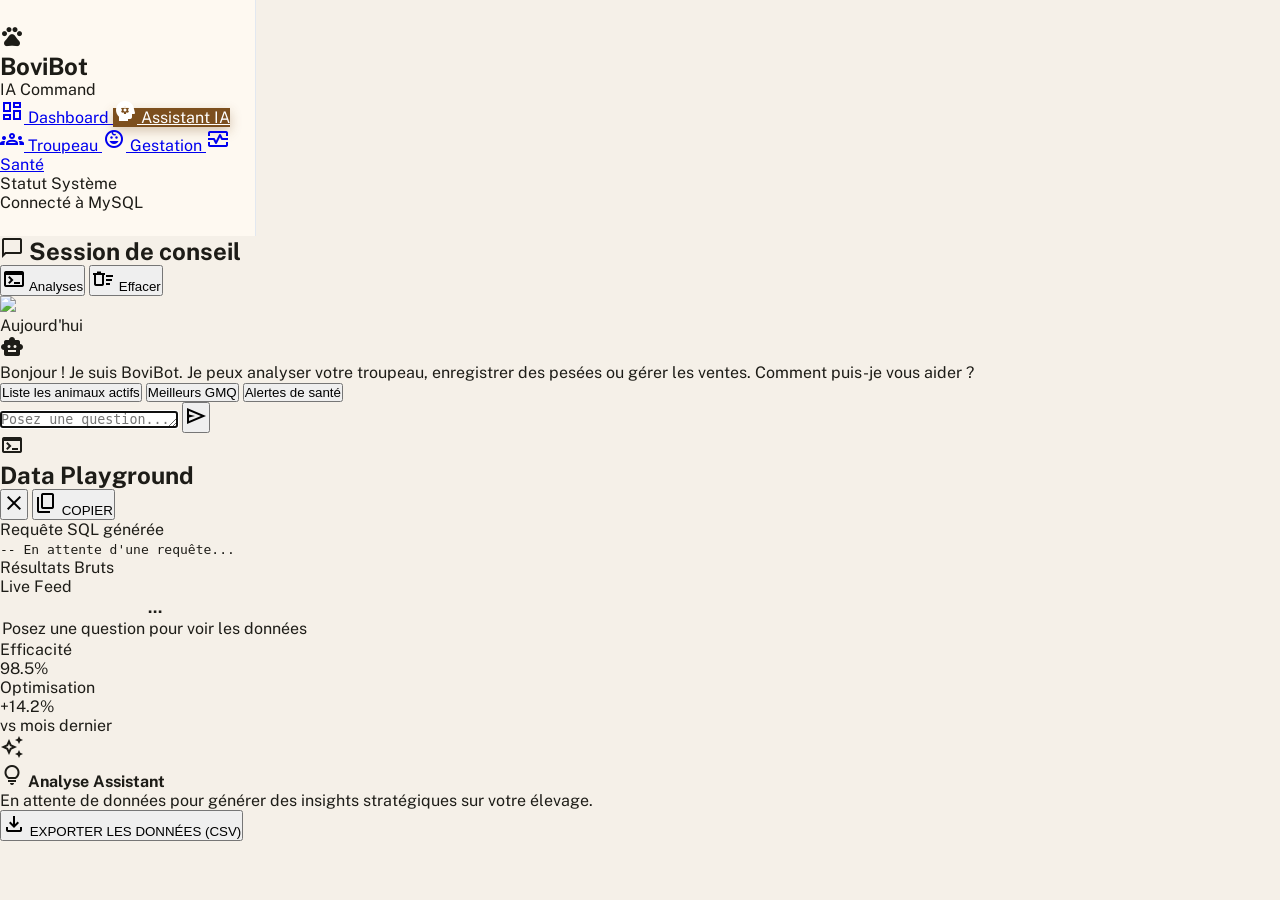
==== commit d3ca2bd9: "Fix : Décalage du chat vers la gauche" ====
--- a/frontend/html/chat.html
+++ b/frontend/html/chat.html
@@ -38,6 +38,11 @@
     ::-webkit-scrollbar-track { background: transparent; }
     ::-webkit-scrollbar-thumb { background: #e2e8f0; border-radius: 10px; }
     
+    /* Sidebar dans le flux flex sur desktop */
+    @media (min-width: 769px) {
+      .sidebar { position: relative !important; top: auto !important; height: 100% !important; }
+    }
+
     /* Animation typing */
     .typing span { width: 6px; height: 6px; background: #94a3b8; border-radius: 50%; display: inline-block; animation: typing 1.4s infinite both; }
     .typing span:nth-child(2) { animation-delay: 0.2s; }
@@ -155,24 +160,26 @@
         
         <!-- Left: Chat Messages -->
         <section class="flex-1 flex flex-col bg-slate-50/50 relative">
-          <div class="flex-1 overflow-y-auto p-4 md:p-8 space-y-6 md:space-y-8" id="chat-box">
-            <!-- Messages injectés ici -->
-            <div class="flex justify-center">
-              <span class="px-3 py-1 bg-white border border-outline rounded-full text-[10px] uppercase tracking-[0.2em] text-slate-400 font-bold">Aujourd'hui</span>
-            </div>
-            
-            <div class="flex gap-3 md:gap-4 max-w-2xl">
-              <div class="w-8 h-8 md:w-10 md:h-10 rounded-xl bg-primary flex items-center justify-center shrink-0 text-white shadow-md">
-                <span class="material-symbols-outlined text-sm md:text-base" style="font-variation-settings: 'FILL' 1;">smart_toy</span>
-              </div>
-              <div class="space-y-4">
-                <div class="p-4 md:p-5 bg-white text-slate-700 rounded-2xl rounded-tl-none shadow-sm border border-outline leading-relaxed text-sm">
-                  Bonjour ! Je suis BoviBot. Je peux analyser votre troupeau, enregistrer des pesées ou gérer les ventes. Comment puis-je vous aider ?
+          <div class="flex-1 overflow-y-auto" id="chat-box">
+            <div class="max-w-3xl mx-auto px-4 md:px-8 py-4 md:py-8 space-y-6 md:space-y-8" id="messages-inner">
+              <!-- Messages injectés ici -->
+              <div class="flex justify-center">
+                <span class="px-3 py-1 bg-white border border-outline rounded-full text-[10px] uppercase tracking-[0.2em] text-slate-400 font-bold">Aujourd'hui</span>
+              </div>
+
+              <div class="flex gap-3 md:gap-4">
+                <div class="w-8 h-8 md:w-10 md:h-10 rounded-xl bg-primary flex items-center justify-center shrink-0 text-white shadow-md">
+                  <span class="material-symbols-outlined text-sm md:text-base" style="font-variation-settings: 'FILL' 1;">smart_toy</span>
                 </div>
-                <div class="flex gap-2 flex-wrap" id="suggestions">
-                  <button onclick="ask('Liste les animaux actifs')" class="px-3 py-1.5 md:px-4 md:py-2 bg-white hover:bg-primary-light border border-outline rounded-full text-[10px] md:text-xs font-bold text-primary transition-all shadow-sm">Liste les animaux actifs</button>
-                  <button onclick="ask('Top 5 GMQ')" class="px-3 py-1.5 md:px-4 md:py-2 bg-white hover:bg-primary-light border border-outline rounded-full text-[10px] md:text-xs font-bold text-primary transition-all shadow-sm">Meilleurs GMQ</button>
-                  <button onclick="ask('Alertes de santé')" class="px-3 py-1.5 md:px-4 md:py-2 bg-white hover:bg-primary-light border border-outline rounded-full text-[10px] md:text-xs font-bold text-primary transition-all shadow-sm">Alertes de santé</button>
+                <div class="space-y-4">
+                  <div class="p-4 md:p-5 bg-white text-slate-700 rounded-2xl rounded-tl-none shadow-sm border border-outline leading-relaxed text-sm">
+                    Bonjour ! Je suis BoviBot. Je peux analyser votre troupeau, enregistrer des pesées ou gérer les ventes. Comment puis-je vous aider ?
+                  </div>
+                  <div class="flex gap-2 flex-wrap" id="suggestions">
+                    <button onclick="ask('Liste les animaux actifs')" class="px-3 py-1.5 md:px-4 md:py-2 bg-white hover:bg-primary-light border border-outline rounded-full text-[10px] md:text-xs font-bold text-primary transition-all shadow-sm">Liste les animaux actifs</button>
+                    <button onclick="ask('Top 5 GMQ')" class="px-3 py-1.5 md:px-4 md:py-2 bg-white hover:bg-primary-light border border-outline rounded-full text-[10px] md:text-xs font-bold text-primary transition-all shadow-sm">Meilleurs GMQ</button>
+                    <button onclick="ask('Alertes de santé')" class="px-3 py-1.5 md:px-4 md:py-2 bg-white hover:bg-primary-light border border-outline rounded-full text-[10px] md:text-xs font-bold text-primary transition-all shadow-sm">Alertes de santé</button>
+                  </div>
                 </div>
               </div>
             </div>
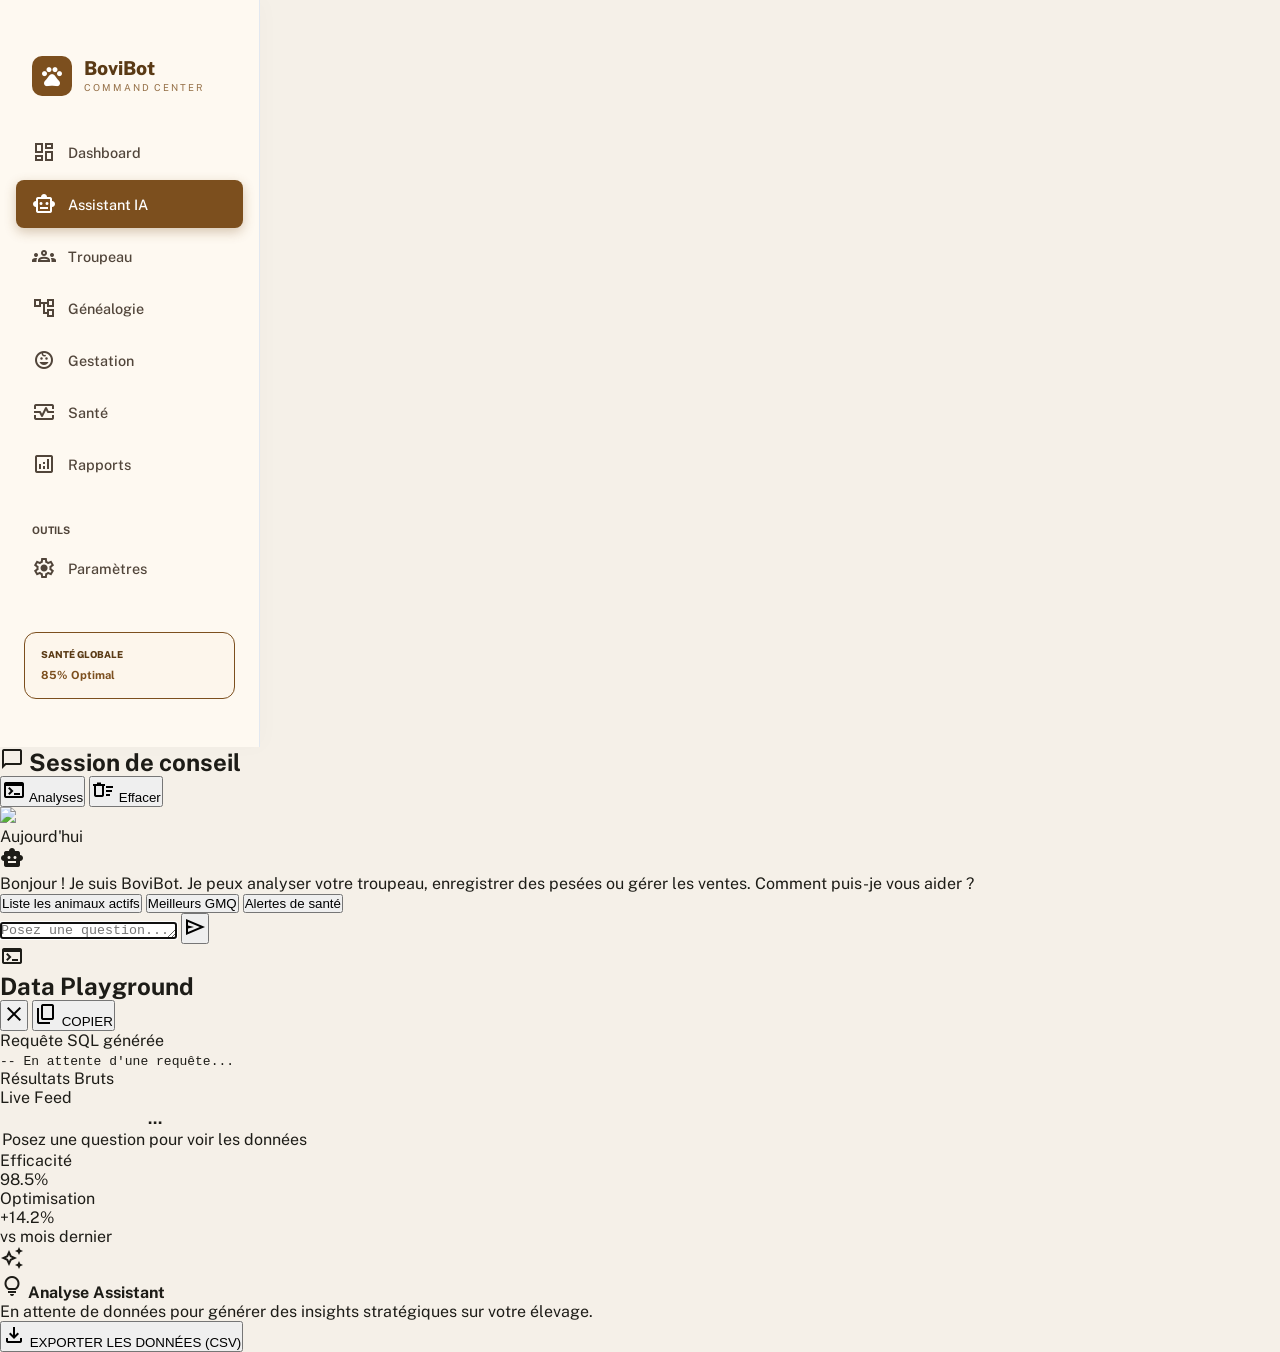
==== commit de6b2e5e: "Responsive et fonctionnalités bonus" ====
--- a/frontend/html/chat.html
+++ b/frontend/html/chat.html
@@ -80,52 +80,62 @@
   <div class="flex h-full">
     
     <!-- SIDEBAR (Style Sample) -->
-    <aside class="sidebar w-72 border-r border-outline bg-surface-variant flex flex-col z-40">
-      <div class="p-8">
-        <div class="flex items-center gap-3">
-          <div class="w-10 h-10 rounded-xl bg-primary flex items-center justify-center text-white shadow-lg">
+    <nav class="sidebar-new sidebar">
+      <div style="padding: 2rem;">
+        <div style="display: flex; align-items: center; gap: 0.75rem;">
+          <div style="width: 40px; height: 40px; border-radius: 10px; background: var(--color-primary); display: flex; align-items: center; justify-content: center; color: white;">
             <span class="material-symbols-outlined" style="font-variation-settings: 'FILL' 1;">pets</span>
           </div>
           <div>
-            <h1 class="text-xl font-extrabold text-primary-dark leading-none">BoviBot</h1>
-            <p class="text-[10px] uppercase tracking-widest text-primary mt-1 opacity-70">IA Command</p>
-          </div>
-        </div>
-      </div>
-
-      <nav class="flex-1 px-4 space-y-1 mt-4">
-        <a href="index.html" class="flex items-center gap-3 px-4 py-3 rounded-xl transition-all text-slate-500 hover:bg-white hover:text-primary group">
+            <h1 style="font-size: 1.2rem; font-weight: 800; color: var(--color-primary-dark); line-height: 1;">BoviBot</h1>
+            <p style="font-size: 0.6rem; text-transform: uppercase; letter-spacing: 0.2em; color: var(--color-primary); margin-top: 0.2rem; opacity: 0.8;">Command Center</p>
+          </div>
+        </div>
+      </div>
+
+      <div class="sidebar-nav" style="flex: 1; padding: 0 1rem;">
+        <a href="index.html" class="sidebar-link">
           <span class="material-symbols-outlined">dashboard</span>
-          <span class="text-sm font-bold">Dashboard</span>
-        </a>
-        <a href="chat.html" class="flex items-center gap-3 px-4 py-3 rounded-xl transition-all bg-white text-primary shadow-sm border border-outline font-bold">
-          <span class="material-symbols-outlined" style="font-variation-settings: 'FILL' 1;">psychology</span>
-          <span class="text-sm">Assistant IA</span>
-        </a>
-        <a href="troupeau.html" class="flex items-center gap-3 px-4 py-3 rounded-xl transition-all text-slate-500 hover:bg-white hover:text-primary group">
+          <span>Dashboard</span>
+        </a>
+        <a href="chat.html" class="sidebar-link sidebar-active">
+          <span class="material-symbols-outlined">smart_toy</span>
+          <span>Assistant IA</span>
+        </a>
+        <a href="troupeau.html" class="sidebar-link">
           <span class="material-symbols-outlined">groups</span>
-          <span class="text-sm font-bold">Troupeau</span>
-        </a>
-        <a href="gestation.html" class="flex items-center gap-3 px-4 py-3 rounded-xl transition-all text-slate-500 hover:bg-white hover:text-primary group">
+          <span>Troupeau</span>
+        </a>
+        <a href="genealogie.html" class="sidebar-link">
+          <span class="material-symbols-outlined">account_tree</span>
+          <span>Généalogie</span>
+        </a>
+        <a href="gestation.html" class="sidebar-link">
           <span class="material-symbols-outlined">child_care</span>
-          <span class="text-sm font-bold">Gestation</span>
-        </a>
-        <a href="sante.html" class="flex items-center gap-3 px-4 py-3 rounded-xl transition-all text-slate-500 hover:bg-white hover:text-primary group">
+          <span>Gestation</span>
+        </a>
+        <a href="sante.html" class="sidebar-link">
           <span class="material-symbols-outlined">monitor_heart</span>
-          <span class="text-sm font-bold">Santé</span>
-        </a>
-      </nav>
-
-      <div class="p-6 mt-auto">
-        <div class="bg-primary-light rounded-2xl p-4 border border-primary/20">
-          <p class="text-[10px] text-primary font-black uppercase mb-2">Statut Système</p>
-          <div class="flex items-center gap-2">
-            <span class="w-2 h-2 rounded-full bg-secondary animate-pulse"></span>
-            <span class="text-xs font-bold text-primary-dark">Connecté à MySQL</span>
-          </div>
-        </div>
-      </div>
-    </aside>
+          <span>Santé</span>
+        </a>
+        <a href="reports.html" class="sidebar-link">
+          <span class="material-symbols-outlined">analytics</span>
+          <span>Rapports</span>
+        </a>
+        <div style="border-top: 1px solid var(--color-outline); margin: 1rem 0; padding-top: 1rem;">
+          <p style="font-size: 0.65rem; color: var(--color-text-soft); font-weight: 700; text-transform: uppercase; margin-bottom: 0.5rem; padding-left: 1rem;">Outils</p>
+          <a href="settings.html" class="sidebar-link"><span class="material-symbols-outlined">settings</span><span>Paramètres</span></a>
+        </div>
+      </div>
+
+      <div style="padding: 1.5rem;">
+        <div style="background: var(--color-primary-light); border-radius: 12px; padding: 1rem; border: 1px solid var(--color-primary);">
+          <p style="font-size: 0.6rem; font-weight: 800; color: var(--color-primary-dark); text-transform: uppercase; margin-bottom: 0.5rem;">Santé globale</p>
+          <div class="progress-bar" style="margin-top: 0; background: white;"><div class="progress-fill" style="width: 85%;"></div></div>
+          <p style="font-size: 0.7rem; font-weight: 700; color: var(--color-primary); margin-top: 0.5rem;">85% Optimal</p>
+        </div>
+      </div>
+    </nav>
 
     <!-- Main Content Area -->
     <main class="flex-1 flex flex-col relative min-w-0">
--- a/frontend/css/style.css
+++ b/frontend/css/style.css
@@ -122,7 +122,7 @@
 }
 .icon-btn:hover { background: #f2ede5; }
 
-/* ─── SIDEBAR ─────────────────────────────────────────────── */
+/* ─── SIDEBAR ────────────────────────────────────────────── */
 .sidebar {
   position: fixed;
   top: var(--header-height);
@@ -134,6 +134,19 @@
   padding: 1.5rem 0;
   overflow-y: auto;
   z-index: 90;
+}
+
+/* Sidebar modifiée style Sample */
+.sidebar-new {
+  position: fixed;
+  left: 0; top: 0; bottom: 0;
+  width: 260px;
+  background: #fef9f1;
+  border-right: 1px solid var(--color-border);
+  display: flex;
+  flex-direction: column;
+  z-index: 50;
+  box-shadow: 4px 0 20px rgba(0,0,0,0.02);
 }
 
 .sidebar-brand {
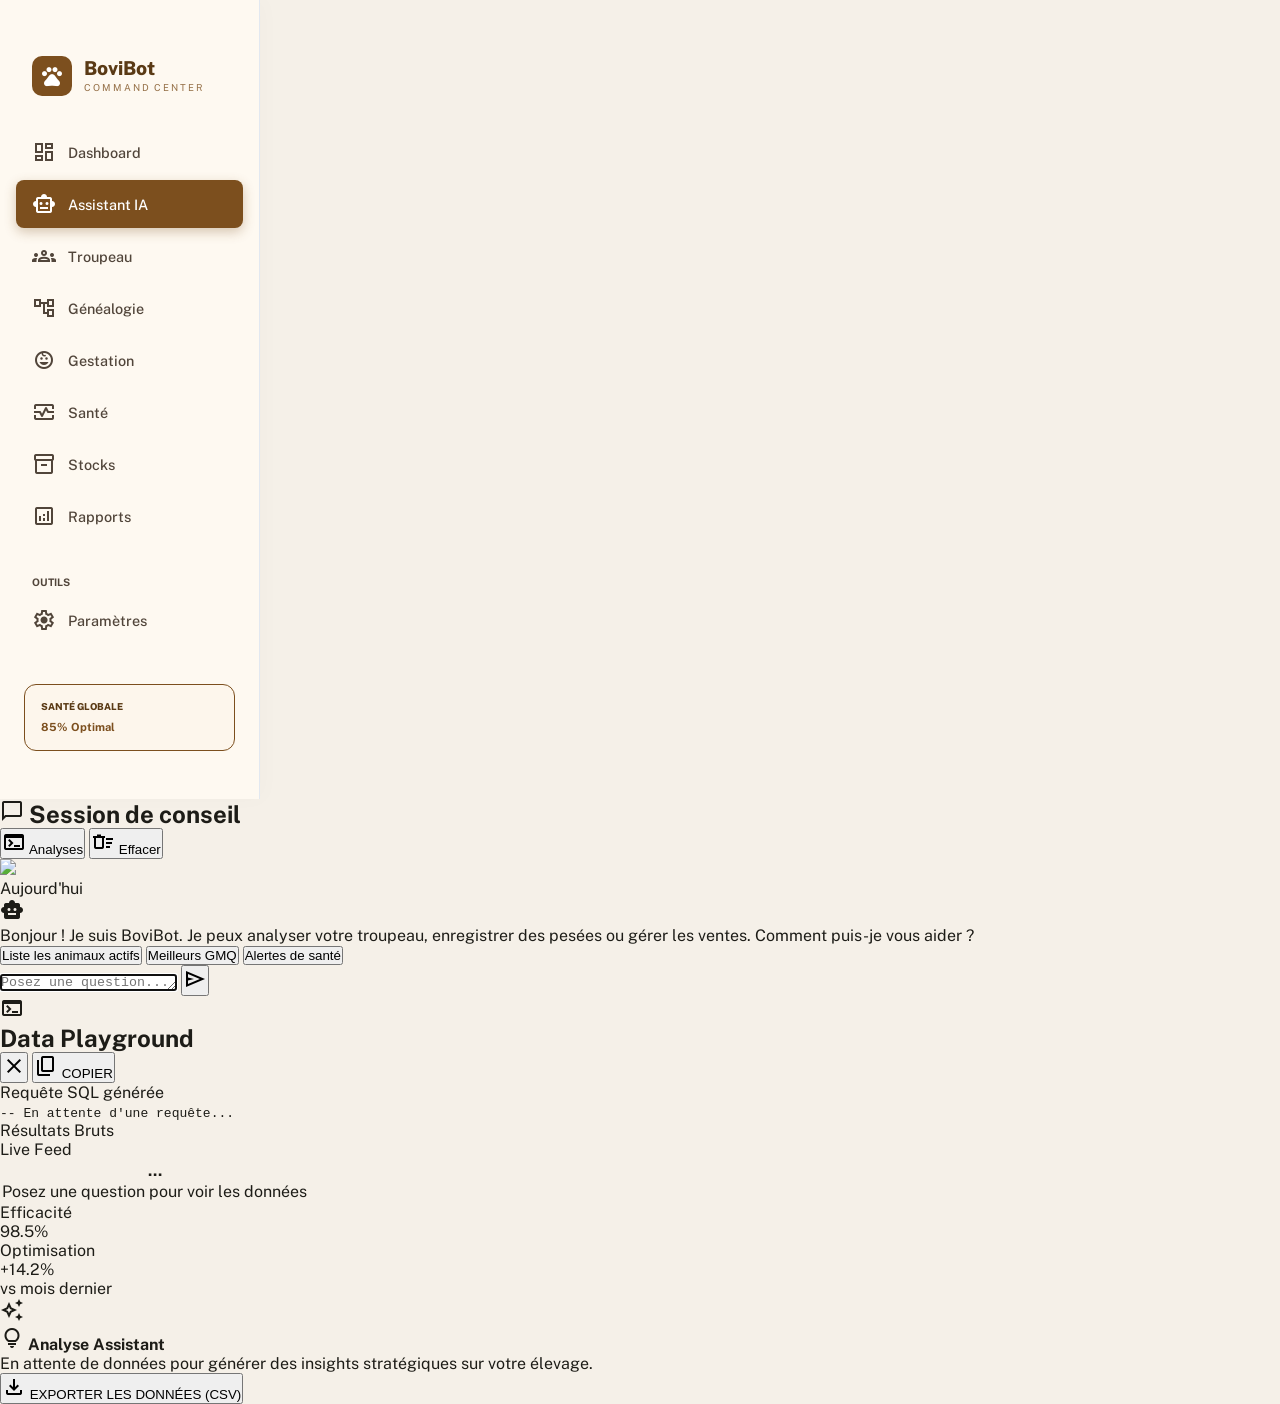
==== commit 64bea5b4: "Gestion de stocks et immersivité" ====
--- a/frontend/html/chat.html
+++ b/frontend/html/chat.html
@@ -118,10 +118,15 @@
           <span class="material-symbols-outlined">monitor_heart</span>
           <span>Santé</span>
         </a>
+        <a href="stocks.html" class="sidebar-link">
+          <span class="material-symbols-outlined">inventory_2</span>
+          <span>Stocks</span>
+        </a>
         <a href="reports.html" class="sidebar-link">
           <span class="material-symbols-outlined">analytics</span>
           <span>Rapports</span>
         </a>
+
         <div style="border-top: 1px solid var(--color-outline); margin: 1rem 0; padding-top: 1rem;">
           <p style="font-size: 0.65rem; color: var(--color-text-soft); font-weight: 700; text-transform: uppercase; margin-bottom: 0.5rem; padding-left: 1rem;">Outils</p>
           <a href="settings.html" class="sidebar-link"><span class="material-symbols-outlined">settings</span><span>Paramètres</span></a>
